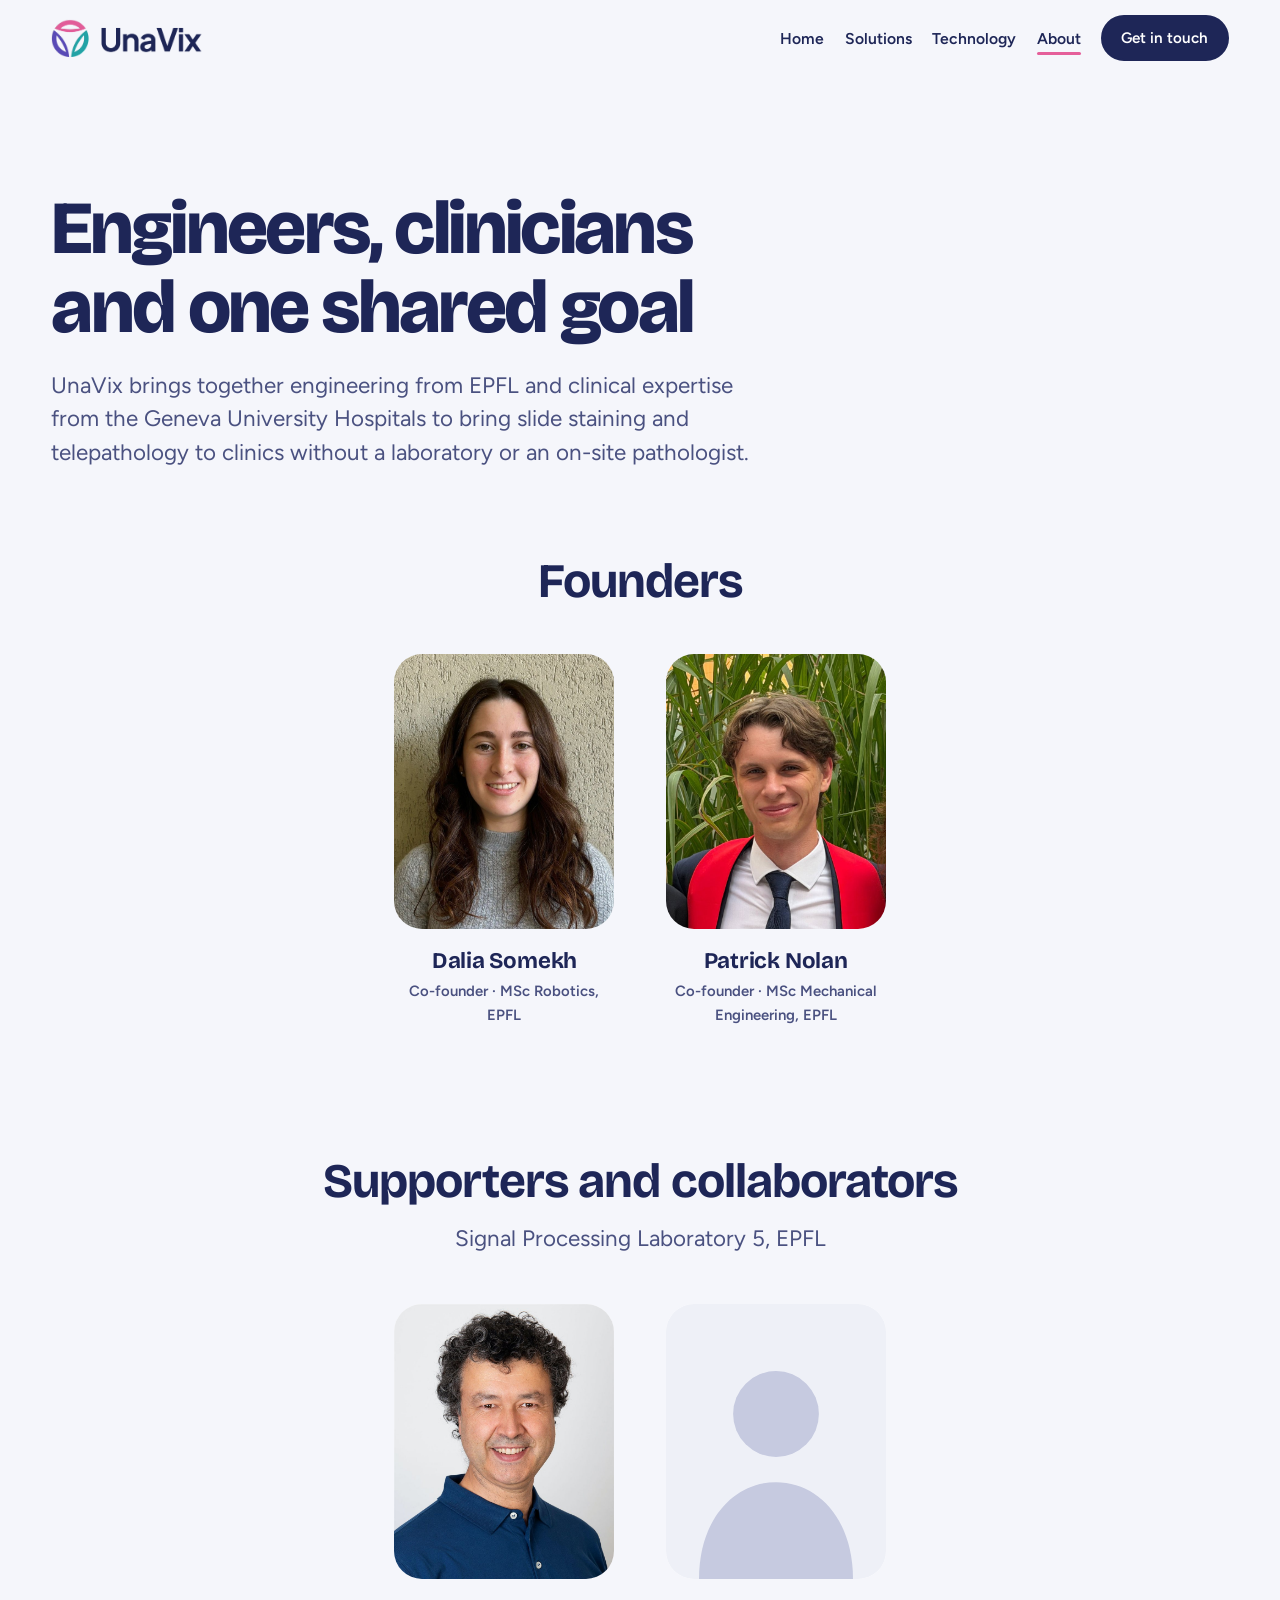
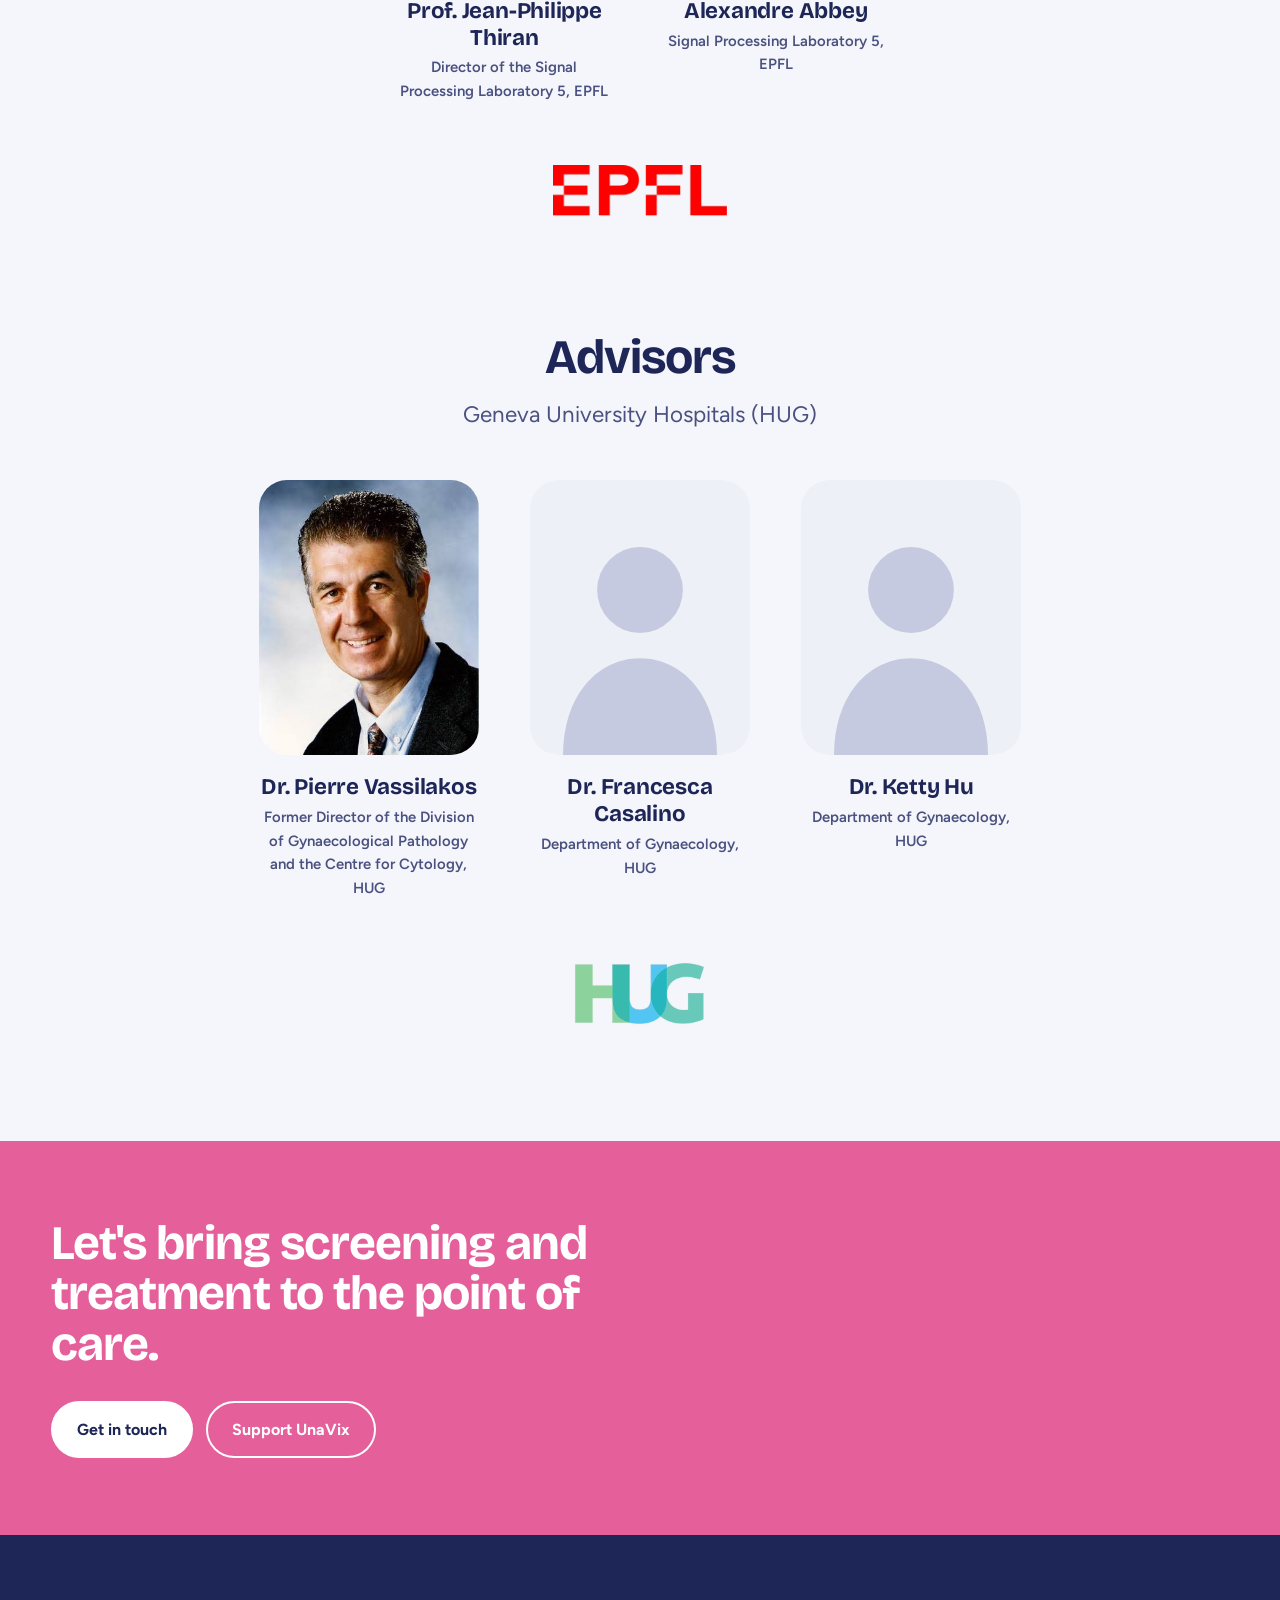
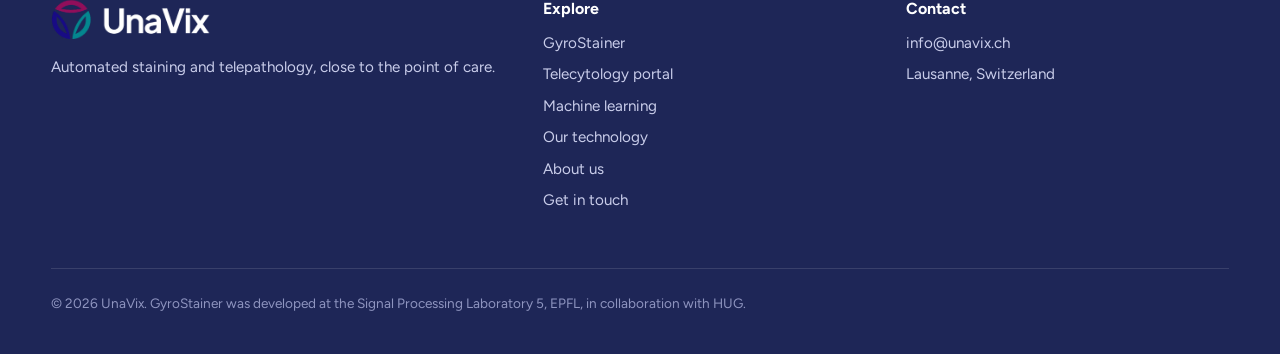
==== about.html @ 252fd408 "Reposition UnaVix as staining and telepathology for clinics - UnaVix provides GyroStainer, the telec" ====
<!doctype html>
<html lang="en">
<head>
<meta charset="utf-8">
<meta name="viewport" content="width=device-width, initial-scale=1">
<title>About · UnaVix</title>
<meta name="description" content="The team and partners behind UnaVix and GyroStainer, from EPFL and the Geneva University Hospitals.">
<meta property="og:title" content="About · UnaVix">
<meta property="og:description" content="The team and partners behind UnaVix and GyroStainer, from EPFL and the Geneva University Hospitals.">
<meta property="og:image" content="https://unavix.ch/assets/img/unavix-lockup.png">
<meta property="og:url" content="https://unavix.ch/about">
<meta property="og:type" content="website">
<link rel="canonical" href="https://unavix.ch/about">
<link rel="icon" href="/favicon.ico" sizes="any">
<link rel="icon" type="image/png" sizes="48x48" href="/assets/img/favicon-48.png">
<link rel="icon" type="image/png" sizes="192x192" href="/assets/img/icon-192.png">
<link rel="apple-touch-icon" href="/assets/img/apple-touch-icon.png">
<link rel="preconnect" href="https://fonts.googleapis.com">
<link rel="preconnect" href="https://fonts.gstatic.com" crossorigin>
<link href="https://fonts.googleapis.com/css2?family=Plus+Jakarta+Sans:wght@700&family=Bricolage+Grotesque:opsz,wght@12..96,600;12..96,700;12..96,800&family=Figtree:wght@400;500;600;700&display=swap" rel="stylesheet">
<link rel="stylesheet" href="assets/css/style.css?v=202611251">
</head>
<body>
<a class="skip" href="#main">Skip to content</a>
<header class="site-header">
  <nav class="nav wrap" aria-label="Main">
    <a class="brand" href="/"><img src="assets/img/unavix-lockup.png" alt="UnaVix home" width="740" height="185"></a>
    <button class="menu-toggle" aria-expanded="false" aria-controls="nav-links" aria-label="Menu">
      <svg viewBox="0 0 24 24" fill="none" stroke="currentColor" stroke-width="2" stroke-linecap="round"><path d="M4 7h16M4 12h16M4 17h16"/></svg>
    </button>
    <ul class="nav-links" id="nav-links">
      <li><a href="/">Home</a></li>
      <li><a href="/solutions">Solutions</a></li>
      <li><a href="/technology">Technology</a></li>
      <li><a href="/about" aria-current="page">About</a></li>
      <li><a class="btn" href="/get-involved">Get in touch</a></li>
    </ul>
  </nav>
</header>
<main id="main">

<section class="page-hero">
  <div class="wrap">
    <h1>Engineers, clinicians and one shared goal</h1>
    <p class="lede">UnaVix brings together engineering from EPFL and clinical expertise from the Geneva University Hospitals to bring slide staining and telepathology to clinics without a laboratory or an on-site pathologist.</p>
  </div>
</section>

<section class="section people" style="padding-top:0" aria-labelledby="founders-title">
  <div class="wrap">
    <h2 id="founders-title">Founders</h2>
    <div class="people-row">
        <div class="founder">
          <div class="portrait has-photo"><img src="assets/img/people/dalia-somekh.jpg" alt="Dalia Somekh" loading="lazy"></div>
          <h3>Dalia Somekh</h3>
          <p class="role">Co-founder · MSc Robotics, EPFL</p>
        </div>
        <div class="founder">
          <div class="portrait has-photo"><img src="assets/img/people/patrick-nolan.jpg" alt="Patrick Nolan" loading="lazy"></div>
          <h3>Patrick Nolan</h3>
          <p class="role">Co-founder · MSc Mechanical Engineering, EPFL</p>
        </div>
    </div>
  </div>
</section>

<section class="section people" style="padding-top:0" aria-labelledby="supporters-title">
  <div class="wrap">
    <h2 id="supporters-title">Supporters and collaborators</h2>
    <p class="lede mt-1">Signal Processing Laboratory 5, EPFL</p>
    <div class="people-row">
        <div class="founder">
          <div class="portrait has-photo"><img src="assets/img/people/jean-philippe-thiran.jpg" alt="Prof. Jean-Philippe Thiran" loading="lazy"></div>
          <h3>Prof. Jean-Philippe Thiran</h3>
          <p class="role">Director of the Signal Processing Laboratory 5, EPFL</p>
        </div>
        <div class="founder">
          <div class="portrait has-photo"><img src="assets/img/people/placeholder.svg" alt="" loading="lazy"></div>
          <h3>Alexandre Abbey</h3>
          <p class="role">Signal Processing Laboratory 5, EPFL</p>
        </div>
    </div>
    <div class="partner-logos">
      <img src="assets/img/epfl.png" alt="EPFL, Signal Processing Laboratory 5" width="400" height="120">
    </div>
  </div>
</section>

<section class="section people" style="padding-top:0" aria-labelledby="advisors-title">
  <div class="wrap">
    <h2 id="advisors-title">Advisors</h2>
    <p class="lede mt-1">Geneva University Hospitals (HUG)</p>
    <div class="people-row">
        <div class="founder">
          <div class="portrait has-photo"><img src="assets/img/people/pierre-vassilakos.jpg" alt="Dr. Pierre Vassilakos" loading="lazy"></div>
          <h3>Dr. Pierre Vassilakos</h3>
          <p class="role">Former Director of the Division of Gynaecological Pathology and the Centre for Cytology, HUG</p>
        </div>
        <div class="founder">
          <div class="portrait has-photo"><img src="assets/img/people/placeholder.svg" alt="" loading="lazy"></div>
          <h3>Dr. Francesca Casalino</h3>
          <p class="role">Department of Gynaecology, HUG</p>
        </div>
        <div class="founder">
          <div class="portrait has-photo"><img src="assets/img/people/placeholder.svg" alt="" loading="lazy"></div>
          <h3>Dr. Ketty Hu</h3>
          <p class="role">Department of Gynaecology, HUG</p>
        </div>
    </div>
    <div class="partner-logos">
      <img class="hug" src="assets/img/hug.png" alt="HUG, Geneva University Hospitals" width="400" height="194">
    </div>
  </div>
</section>
<section class="cta-band section-tight">
  <div class="wrap">
    <h2>Let's bring screening and treatment to the point of care.</h2>
    <div class="btn-row">
      <a class="btn" href="/get-involved">Get in touch</a>
      <a class="btn btn-ghost" href="/get-involved?topic=funding">Support UnaVix</a>
    </div>
  </div>
</section>
</main>
<footer class="site-footer">
  <div class="wrap">
    <div class="footer-grid">
      <div>
        <img src="assets/img/unavix-lockup-light.png" alt="UnaVix" width="740" height="185">
        <p>Automated staining and telepathology, close to the point of care.</p>
      </div>
      <div>
        <h3>Explore</h3>
        <ul>
          <li><a href="/solutions#gyrostainer">GyroStainer</a></li>
          <li><a href="/solutions#portal">Telecytology portal</a></li>
          <li><a href="/solutions#ai">Machine learning</a></li>
          <li><a href="/technology">Our technology</a></li>
          <li><a href="/about">About us</a></li>
          <li><a href="/get-involved">Get in touch</a></li>
        </ul>
      </div>
      <div>
        <h3>Contact</h3>
        <ul>
          <li><a href="mailto:info@unavix.ch">info@unavix.ch</a></li>
          <li>Lausanne, Switzerland</li>
        </ul>
      </div>
    </div>
    <div class="footer-base">© <span id="year">2026</span> UnaVix. GyroStainer was developed at the Signal Processing Laboratory 5, EPFL, in collaboration with HUG.</div>
  </div>
</footer>
<script src="assets/js/main.js?v=202611251"></script>
</body>
</html>
---- assets/css/style.css ----
/* UnaVix — shared styles
   Palette taken from the UnaVix logo, which shares its colours with a Pap-stained slide. */

:root {
  --ink: #1E2657;        /* logo navy */
  --pink: #E55F9A;       /* logo pink — always this exact value */
  --violet: #5B4BB8;     /* Wave */
  --teal: #22A4A6;       /* Loop */
  --glass: #F5F6FB;      /* page background, like a clean slide */
  --mist: #E7E9F3;
  --ink-soft: #4A5180;
  --white: #FFFFFF;

  --display: "Bricolage Grotesque", "Figtree", system-ui, sans-serif;
  --body: "Figtree", system-ui, -apple-system, "Segoe UI", sans-serif;

  --step--1: clamp(0.84rem, 0.82rem + 0.1vw, 0.9rem);
  --step-0: clamp(1rem, 0.97rem + 0.15vw, 1.09rem);
  --step-1: clamp(1.2rem, 1.12rem + 0.35vw, 1.4rem);
  --step-2: clamp(1.5rem, 1.3rem + 0.9vw, 2rem);
  --step-3: clamp(2rem, 1.6rem + 1.8vw, 3rem);
  --step-4: clamp(2.6rem, 1.8rem + 3.6vw, 4.8rem);

  --gutter: clamp(1.25rem, 4vw, 3.5rem);
  --max: 1200px;
  --radius-photo: 28px;
}

*, *::before, *::after { box-sizing: border-box; }
html { scroll-behavior: smooth; -webkit-text-size-adjust: 100%; }
@media (prefers-reduced-motion: reduce) { html { scroll-behavior: auto; } }

body {
  margin: 0;
  background: var(--glass);
  color: var(--ink);
  font-family: var(--body);
  font-size: var(--step-0);
  line-height: 1.6;
  -webkit-font-smoothing: antialiased;
}

img { max-width: 100%; display: block; height: auto; }
a { color: inherit; }
:focus-visible { outline: 3px solid var(--pink); outline-offset: 3px; border-radius: 4px; }

h1, h2, h3 { font-family: var(--display); font-weight: 700; line-height: 1.05; letter-spacing: -0.02em; margin: 0; }
h1 { font-size: var(--step-4); font-weight: 800; letter-spacing: -0.035em; }
h2 { font-size: var(--step-3); }
h3 { font-size: var(--step-1); letter-spacing: -0.01em; line-height: 1.2; }
p { margin: 0 0 1em; max-width: 62ch; }
.lede { font-size: var(--step-1); line-height: 1.5; color: var(--ink-soft); max-width: 52ch; }
.small { font-size: var(--step--1); color: var(--ink-soft); }

.wrap { width: min(100% - 2 * var(--gutter), var(--max)); margin-inline: auto; }
.section { padding-block: clamp(4rem, 9vw, 8rem); }
.section-tight { padding-block: clamp(3rem, 6vw, 5rem); }
.skip { position: absolute; left: -999px; top: 0; background: var(--ink); color: #fff; padding: .6rem 1rem; z-index: 100; }
.skip:focus { left: 1rem; top: 1rem; }

/* ---------- header ---------- */
.site-header {
  position: sticky; top: 0; z-index: 50;
  background: rgba(245, 246, 251, 0.86);
  backdrop-filter: saturate(1.4) blur(12px);
  -webkit-backdrop-filter: saturate(1.4) blur(12px);
  border-bottom: 1px solid transparent;
  transition: border-color .2s;
}
.site-header.scrolled { border-bottom-color: var(--mist); }
.nav { display: flex; align-items: center; justify-content: space-between; height: 76px; }
.brand img { height: 38px; width: auto; }
.nav-links { display: flex; align-items: center; gap: clamp(.9rem, 1.6vw, 1.7rem); list-style: none; margin: 0; padding: 0; }
.nav-links a { text-decoration: none; font-weight: 600; font-size: .98rem; position: relative; padding-block: .3rem; }
.nav-links a:not(.btn)::after {
  content: ""; position: absolute; left: 0; right: 100%; bottom: -2px; height: 3px; border-radius: 3px;
  background: var(--pink); transition: right .25s ease;
}
.nav-links a:not(.btn):hover::after, .nav-links a[aria-current="page"]::after { right: 0; }
.menu-toggle { display: none; background: none; border: 0; padding: .5rem; cursor: pointer; color: var(--ink); }
.menu-toggle svg { width: 28px; height: 28px; }

@media (max-width: 1080px) {
  .menu-toggle { display: block; }
  .nav-links {
    position: fixed; inset: 76px 0 auto 0; flex-direction: column; align-items: flex-start; gap: 0;
    background: var(--glass); padding: 1rem var(--gutter) 2rem; border-bottom: 1px solid var(--mist);
    transform: translateY(-8px); opacity: 0; pointer-events: none; transition: opacity .2s, transform .2s;
  }
  .nav-links.open { opacity: 1; transform: none; pointer-events: auto; }
  .nav-links li { width: 100%; }
  .nav-links a { display: block; padding: .9rem 0; font-size: 1.15rem; }
  .nav-links a.btn { display: inline-flex; margin-top: 1rem; padding: .8rem 1.4rem; }
}

/* ---------- buttons ---------- */
.btn {
  display: inline-flex; align-items: center; gap: .5rem;
  padding: .85rem 1.5rem; border-radius: 999px; border: 2px solid var(--ink);
  font-weight: 700; font-size: 1rem; text-decoration: none; cursor: pointer;
  background: var(--ink); color: #fff; transition: background .2s, color .2s, transform .15s;
  font-family: var(--body);
}
.btn:hover { background: var(--pink); border-color: var(--pink); }
.btn:active { transform: translateY(1px); }
.btn-ghost { background: transparent; color: var(--ink); }
.btn-ghost:hover { background: var(--ink); color: #fff; border-color: var(--ink); }
.nav-links .btn { padding: .55rem 1.15rem; font-size: .95rem; }
.btn-row { display: flex; flex-wrap: wrap; gap: .8rem; margin-top: 2rem; }
.text-link { font-weight: 700; text-decoration-thickness: 2px; text-underline-offset: 5px; text-decoration-color: var(--pink); }
.text-link:hover { color: var(--pink); }

/* ---------- hero (home) ---------- */
.hero { position: relative; min-height: min(88vh, 860px); display: flex; align-items: center; overflow: hidden; }
.hero canvas { position: absolute; inset: 0; width: 100%; height: 100%; }
.hero::before {
  content: ""; position: absolute; inset: 0; z-index: 1; pointer-events: none;
  background: linear-gradient(90deg, var(--glass) 0%, rgba(245,246,251,.92) 34%, rgba(245,246,251,0) 68%);
}
.hero-content { position: relative; z-index: 2; padding-block: 5rem; pointer-events: none; }
.hero-content a, .hero-content button { pointer-events: auto; }
.hero h1 { max-width: 14ch; }
.hero .lede { margin-top: 1.6rem; }
@media (max-width: 860px) {
  .hero { min-height: auto; }
  .hero::before { background: linear-gradient(180deg, rgba(245,246,251,.55) 0%, rgba(245,246,251,.95) 45%, var(--glass) 100%); }
  .hero-content { padding-top: 12rem; padding-bottom: 4rem; }
}

/* ---------- page heroes (inner pages) ---------- */
.page-hero { padding-block: clamp(4rem, 9vw, 7rem) clamp(2rem, 5vw, 4rem); }
.page-hero h1 { max-width: 16ch; }
.page-hero .lede { margin-top: 1.4rem; }

/* ---------- burden statement ---------- */
.burden { background: var(--ink); color: #fff; }
.burden-statement { font-family: var(--display); font-size: var(--step-3); font-weight: 600; line-height: 1.12; letter-spacing: -0.02em; max-width: 22ch; margin: 0; }
.burden-statement + .burden-statement { margin-top: 1.2rem; color: #B9BEE0; font-size: var(--step-2); max-width: 34ch; }
.burden-lead { margin: clamp(2.5rem, 5vw, 4rem) 0 0; font-weight: 600; font-size: var(--step-1); color: #fff; }
.bottlenecks { display: grid; grid-template-columns: repeat(3, 1fr); gap: clamp(1.5rem, 3vw, 3rem); margin-top: 1.6rem; }
.bottleneck { border-top: 3px solid var(--pink); padding-top: 1.2rem; }
.bottleneck:nth-child(2) { border-color: var(--teal); }
.bottleneck:nth-child(3) { border-color: #9C91E6; }
.bottleneck h3 { margin-bottom: .6rem; }
.bottleneck p { color: #C9CDEA; font-size: .98rem; }
.sources { margin-top: 3rem; font-size: .78rem; color: #8E94BF; max-width: 90ch; }
.sources p { margin: 0 0 .3rem; font-weight: 700; color: #B9BEE0; }
.burden .ref-list { color: #8E94BF; font-size: .78rem; margin-top: 0; }
.burden .fn a { color: #F49AC1; }
@media (max-width: 860px) { .bottlenecks { grid-template-columns: 1fr; } }

/* ---------- pathway (scrollytelling) ---------- */
.pathway-grid { display: grid; grid-template-columns: 1fr 1fr; gap: clamp(2rem, 6vw, 6rem); margin-top: 3rem; }
.pathway-visual { position: sticky; top: 120px; align-self: start; height: min(70vh, 560px); display: grid; place-items: center; }
.pathway-visual svg { width: 100%; height: 100%; max-width: 480px; }
.pathway-steps { list-style: none; margin: 0; padding: 0; }
.pathway-step { min-height: 62vh; display: flex; flex-direction: column; justify-content: center; opacity: .32; transition: opacity .35s; }
.pathway-step.active { opacity: 1; }
.pathway-step .num { font-family: var(--display); font-weight: 800; font-size: 1rem; color: var(--ink); margin-bottom: .6rem; }
.pathway-step.phase-screen .num { color: var(--violet); }
.pathway-step.phase-triage .num { color: var(--teal); }
.pathway-step.phase-treat .num { color: var(--pink); }
.pathway-step h3 { font-size: var(--step-2); margin-bottom: .8rem; }
@media (max-width: 860px) {
  .pathway-grid { grid-template-columns: 1fr; }
  .pathway-visual { top: 76px; height: 38vh; z-index: 2; background: var(--glass); }
  .pathway-step { min-height: 50vh; }
}
@media (prefers-reduced-motion: reduce) { .pathway-step { opacity: 1; } }

/* ---------- split (text + photo) ---------- */
.split { display: grid; grid-template-columns: 1.05fr 1fr; gap: clamp(2rem, 6vw, 6rem); align-items: center; }
.split.reverse > :first-child { order: 2; }
.photo { border-radius: var(--radius-photo); overflow: hidden; background: #fff; }
.photo img { width: 100%; height: 100%; object-fit: cover; }
.photo-caption { margin-top: .7rem; font-size: var(--step--1); color: var(--ink-soft); }
@media (max-width: 860px) { .split { grid-template-columns: 1fr; } .split.reverse > :first-child { order: 0; } }

/* ---------- audiences ---------- */
.audiences { display: grid; grid-template-columns: 1fr 1fr; gap: clamp(2rem, 5vw, 5rem); margin-top: 3rem; }
.audience { border-top: 3px solid var(--pink); padding-top: 1.2rem; }
.audience:nth-child(2) { border-color: var(--violet); }
.audience h3 { font-size: var(--step-2); margin-bottom: .8rem; }
@media (max-width: 760px) { .audiences { grid-template-columns: 1fr; } }

/* ---------- partners strip ---------- */
.partners { background: #fff; }
.partner-logos { display: flex; flex-wrap: wrap; align-items: center; gap: clamp(2rem, 6vw, 5rem); margin-top: 1.5rem; }
.partner-logos img { height: 52px; width: auto; }
.partner-logos img.hug { height: 64px; }

/* ---------- technology page ---------- */
.tech-nav { display: flex; flex-wrap: wrap; gap: .5rem; margin-top: 2rem; }
.tech-nav a { font-weight: 700; font-size: .95rem; text-decoration: none; padding: .5rem 1rem; border-radius: 999px; border: 2px solid var(--mist); background: #fff; }
.tech-nav a:hover { border-color: var(--ink); }
.tech-block { padding-block: clamp(3rem, 6vw, 5rem); border-top: 1px solid var(--mist); scroll-margin-top: 80px; }
.tech-block .phase-tag { font-weight: 800; font-family: var(--display); margin-bottom: .6rem; }
.phase-tag.screen { color: var(--violet); }
.phase-tag.triage { color: var(--teal); }
.phase-tag.treat { color: var(--pink); }
.tech-block h2 { margin-bottom: 1rem; }
.tech-cols { display: grid; grid-template-columns: 1fr 1fr; gap: clamp(2rem, 5vw, 4rem); margin-top: 1.5rem; }
.tech-cols h3 { margin-bottom: .5rem; }
@media (max-width: 760px) { .tech-cols { grid-template-columns: 1fr; } }

/* ---------- telecytology page ---------- */
.flow { list-style: none; padding: 0; margin: 2.5rem 0 0; display: grid; grid-template-columns: repeat(3, 1fr); gap: 1px; background: var(--mist); border-radius: 20px; overflow: hidden; counter-reset: flow; }
.flow li { background: #fff; padding: 1.5rem 1.4rem; counter-increment: flow; }
.flow li::before { content: counter(flow); display: grid; place-items: center; width: 32px; height: 32px; border-radius: 50%; background: var(--ink); color: #fff; font-weight: 800; font-size: .9rem; margin-bottom: .8rem; }
.flow strong { display: block; font-family: var(--display); font-size: 1.08rem; margin-bottom: .3rem; }
.flow span { color: var(--ink-soft); font-size: .97rem; }
@media (max-width: 860px) { .flow { grid-template-columns: 1fr; } }

.platform { margin-top: 2.5rem; background: #fff; border: 1px solid var(--mist); border-radius: 20px; overflow: hidden; box-shadow: 0 20px 50px rgba(30,38,87,.08); }
.pf-bar { display: flex; justify-content: space-between; align-items: center; gap: 1rem; flex-wrap: wrap; background: var(--ink); color: #fff; padding: .8rem 1.2rem; font-weight: 700; font-size: .95rem; }
.pf-body { display: grid; grid-template-columns: 200px minmax(0, 1fr) 290px; }
.pf-queue, .pf-report { padding: 1.2rem; }
.pf-queue { border-right: 1px solid var(--mist); }
.pf-report { border-left: 1px solid var(--mist); }
.pf-body h3 { font-family: var(--body); font-size: .8rem; text-transform: uppercase; letter-spacing: .06em; color: var(--ink-soft); margin-bottom: .8rem; }
.pf-queue ul { list-style: none; margin: 0; padding: 0; display: grid; gap: .4rem; }
.pf-queue button { width: 100%; text-align: left; font: 700 .95rem var(--body); color: var(--ink); background: var(--glass); border: 2px solid transparent; border-radius: 12px; padding: .6rem .8rem; cursor: pointer; }
.pf-queue button small { display: block; font-weight: 500; color: var(--ink-soft); }
.pf-queue button[aria-current="true"] { border-color: var(--ink); background: #fff; }
.pf-queue button.reviewed small::after { content: " · reviewed"; color: var(--teal); font-weight: 700; }
.pf-viewer { padding: 1.2rem; display: flex; }
.pf-viewer .scope { flex: 1; aspect-ratio: auto; min-height: 300px; }
.pf-viewer .scope { border-radius: 14px; }
.pf-info { display: grid; grid-template-columns: auto 1fr; gap: .3rem .8rem; margin: 0 0 1.2rem; font-size: .93rem; }
.pf-info dt { color: var(--ink-soft); }
.pf-info dd { margin: 0; font-weight: 700; }
.pf-report fieldset { border: 0; padding: 0; margin: 0; }
.pf-report legend { font-weight: 700; font-size: .95rem; margin-bottom: .5rem; }
.pf-report label { display: flex; align-items: center; gap: .5rem; font-weight: 500; font-size: .93rem; margin: 0; padding: .25rem 0; cursor: pointer; }
.pf-report input[type="radio"] { width: auto; accent-color: var(--ink); }
.pf-report .btn { margin-top: 1rem; padding: .65rem 1.2rem; font-size: .95rem; }
.pf-status { min-height: 1.4em; font-size: .9rem; font-weight: 600; margin: .5rem 0 0; }
@media (max-width: 980px) {
  .pf-body { grid-template-columns: 1fr; }
  .pf-queue { border-right: 0; border-bottom: 1px solid var(--mist); }
  .pf-queue ul { grid-template-columns: repeat(3, 1fr); }
  .pf-report { border-left: 0; border-top: 1px solid var(--mist); }
}
@media (max-width: 520px) { .pf-queue ul { grid-template-columns: 1fr; } }

/* ---------- GyroStainer simulator ---------- */
.sim { display: grid; grid-template-columns: minmax(0, 1fr) minmax(0, 0.9fr); gap: clamp(2rem, 5vw, 5rem); align-items: center; }
.sim-stage { background: #fff; border-radius: 50%; aspect-ratio: 1; max-width: 520px; width: 100%; margin-inline: auto; position: relative; box-shadow: inset 0 0 0 1px var(--mist); }
.sim-stage svg { width: 100%; height: 100%; display: block; }
.sim-top { display: flex; align-items: center; justify-content: space-between; gap: 1rem; }
.sim-status { font-family: var(--display); font-size: var(--step-1); font-weight: 700; margin: 0; }
.sim-pause { font: 700 .9rem var(--body); color: var(--ink); background: #fff; border: 2px solid var(--mist); border-radius: 999px; padding: .4rem 1rem; cursor: pointer; }
.sim-pause:hover { border-color: var(--ink); }
.sim-progress { height: 6px; background: var(--mist); border-radius: 6px; overflow: hidden; margin: 1rem 0 1.2rem; }
.sim-progress div { height: 100%; width: 0; background: linear-gradient(90deg, var(--violet), var(--pink)); transition: width .4s; }
.sim-steps { list-style: none; margin: 0; padding: 0; display: grid; grid-template-columns: 1fr 1fr; grid-template-rows: repeat(6, auto); grid-auto-flow: column; gap: .2rem .8rem; }
.sim-steps li { display: flex; align-items: center; gap: .7rem; padding: .4rem .5rem; border-radius: 12px; transition: background .25s, opacity .25s; }
.sim-steps li.on { background: var(--glass); }
.sim-steps li.done { opacity: .45; }
.sim-steps strong { display: block; font-size: .95rem; line-height: 1.25; }
.sim-steps small { display: block; color: var(--ink-soft); font-size: .84rem; line-height: 1.3; }
.st-badge { flex: none; display: grid; place-items: center; width: 30px; height: 30px; border-radius: 50%; font-weight: 800; font-size: .82rem; color: var(--ink); box-shadow: inset 0 0 0 2px #C6CAE0; }
.st-badge.dark { color: #fff; box-shadow: none; }
.sim-steps li.on .st-badge { box-shadow: 0 0 0 3px var(--ink); }
.sim-slide-preview { display: flex; align-items: center; gap: 1rem; margin-top: 1.4rem; }
.sim-slide-preview .glass-slide { flex: none; width: 120px; height: 40px; border-radius: 4px; background: #EEF0F7; border: 1px solid #D5D8E8; position: relative; overflow: hidden; }
.sim-slide-preview .smear { position: absolute; inset: 7px 14px 7px 40px; border-radius: 40%; background: #F3EFE9; transition: background .6s; }
.sim-slide-preview .small { margin: 0; }
@media (max-width: 520px) { .sim-steps { grid-template-columns: 1fr; grid-template-rows: none; grid-auto-flow: row; } }
@media (max-width: 860px) { .sim { grid-template-columns: 1fr; } }

/* microscope magnifier */
.scope { position: relative; border-radius: var(--radius-photo); overflow: hidden; aspect-ratio: 4 / 3; background: #fff; cursor: zoom-in; touch-action: pan-y; }
.scope img { width: 100%; height: 100%; object-fit: cover; }
.scope-lens {
  position: absolute; width: 190px; height: 190px; border-radius: 50%; pointer-events: none;
  transform: translate(-50%, -50%) scale(.6); opacity: 0; transition: opacity .2s, transform .2s;
  border: 3px solid #fff; box-shadow: 0 0 0 2px var(--ink), 0 10px 30px rgba(30,38,87,.25); background-repeat: no-repeat; background-color: #fff;
}
.scope.lens-on .scope-lens { opacity: 1; transform: translate(-50%, -50%) scale(1); }
.scope-picker { display: flex; flex-wrap: wrap; gap: .5rem; margin-top: 1rem; }
.scope-picker button { font: 600 .92rem var(--body); padding: .5rem 1rem; border-radius: 999px; border: 2px solid var(--mist); background: #fff; color: var(--ink); cursor: pointer; }
.scope-picker button[aria-pressed="true"] { border-color: var(--ink); }

/* SVG pieces */
#pathway-svg .pw-body { fill: #fff; stroke: #B7BBD3; stroke-width: 2; transition: fill .6s, stroke .6s, fill-opacity .6s; }
#pathway-svg .pw-nuc { fill: #B7BBD3; transition: fill .6s; }
#pathway-svg:not([data-step="1"]):not([data-step="2"]) .pw-body { fill: var(--stain); fill-opacity: .45; stroke: var(--stain); }
#pathway-svg:not([data-step="1"]):not([data-step="2"]) .pw-nuc { fill: #34267F; }
#pathway-svg .hpv-tag, #pathway-svg .scan, #pathway-svg .flag, #pathway-svg .treat, #pathway-svg .refer { opacity: 0; transition: opacity .5s; }
#pathway-svg[data-step="2"] .hpv-tag { opacity: 1; }
#pathway-svg[data-step="4"] .scan { opacity: 1; }
#pathway-svg[data-step="4"] .flag, #pathway-svg[data-step="5"] .flag, #pathway-svg[data-step="6"] .flag { opacity: 1; }
#pathway-svg[data-step="5"] .treat { opacity: 1; }
#pathway-svg[data-step="6"] .refer { opacity: 1; }
#pathway-svg .scan line { animation: scan 2.4s ease-in-out infinite alternate; }
@keyframes scan { from { transform: translateY(-150px); } to { transform: translateY(150px); } }
#pathway-svg #pw-caption { font: 700 22px var(--display); fill: var(--ink); }
@media (prefers-reduced-motion: reduce) { #pathway-svg .scan line { animation: none; } }

#sim-svg #arm { transform-box: view-box; transform-origin: 200px 200px; transition: transform .5s cubic-bezier(.5,0,.3,1); }
#sim-svg #holder { transform-box: fill-box; transform-origin: center; }
#sim-svg #holder.dip { animation: dip .9s ease-in-out; }
@keyframes dip { 0%,100% { transform: scale(1); } 35%,65% { transform: scale(.72); opacity: .55; } }
#sim-svg .ripple { stroke: var(--pink); stroke-width: 3; opacity: 0; transform-box: fill-box; transform-origin: center; }
#sim-svg .ripple.go { animation: ripple .9s ease-out; }
@keyframes ripple { from { opacity: .9; transform: scale(1); } to { opacity: 0; transform: scale(1.6); } }
#sim-svg .station.on circle:first-child { stroke: var(--ink); stroke-width: 3; }
#sim-svg .st-num { font: 700 15px var(--body); }
@media (prefers-reduced-motion: reduce) { #sim-svg #arm { transition: none; } #sim-svg #holder.dip, #sim-svg .ripple.go { animation: none; } }

/* ---------- about ---------- */
.founder .portrait {
  aspect-ratio: 4 / 5; border-radius: var(--radius-photo); background: #fff; border: 2px dashed #C6CAE0;
  display: grid; place-items: center; color: var(--ink-soft); font-size: .95rem; text-align: center; margin-bottom: 1.2rem;
}
.founder .portrait img { width: 90px; opacity: .5; margin: 0 auto .8rem; }
.founder h3 { font-size: var(--step-2); }
.founder .role { color: var(--ink-soft); font-weight: 600; margin: .3rem 0 .8rem; }
.founder .portrait.has-photo { border: 0; overflow: hidden; display: block; }
.founder .portrait.has-photo img { width: 100%; height: 100%; object-fit: cover; object-position: center 20%; opacity: 1; margin: 0; }

.contact { background: #fff; border-radius: var(--radius-photo); padding: clamp(1.6rem, 4vw, 3rem); }
.form-grid { display: grid; grid-template-columns: 1fr 1fr; gap: 1.1rem; margin-top: 1.8rem; }
.form-grid .full { grid-column: 1 / -1; }
label { display: block; font-weight: 600; font-size: .95rem; margin-bottom: .35rem; }
input, select, textarea {
  width: 100%; font: inherit; color: var(--ink); background: var(--glass); border: 2px solid transparent;
  border-radius: 14px; padding: .8rem 1rem; transition: border-color .2s, background .2s;
}
input:focus, select:focus, textarea:focus { outline: none; border-color: var(--violet); background: #fff; }
textarea { min-height: 150px; resize: vertical; }
.form-status { margin-top: 1rem; font-weight: 600; min-height: 1.6em; }
@media (max-width: 640px) { .form-grid { grid-template-columns: 1fr; } }

/* ---------- CTA band + footer ---------- */
.cta-band { background: var(--pink); color: #fff; }
.cta-band h2 { max-width: 18ch; }
.cta-band .btn { background: #fff; color: var(--ink); border-color: #fff; }
.cta-band .btn:hover { background: var(--ink); color: #fff; border-color: var(--ink); }
.cta-band .btn-ghost { background: transparent; color: #fff; border-color: #fff; }

.site-footer { background: var(--ink); color: #C9CDEA; padding-block: 4rem 2.5rem; font-size: .95rem; }
.footer-grid { display: grid; grid-template-columns: 1.4fr 1fr 1fr; gap: 2.5rem; }
.footer-grid img { height: 40px; width: auto; margin-bottom: 1rem; }
.footer-grid h3 { color: #fff; font-size: 1rem; margin-bottom: .8rem; font-family: var(--body); letter-spacing: 0; }
.footer-grid ul { list-style: none; padding: 0; margin: 0; }
.footer-grid li { margin-bottom: .45rem; }
.footer-grid a { text-decoration: none; }
.footer-grid a:hover { color: #fff; text-decoration: underline; text-decoration-color: var(--pink); }
.footer-base { margin-top: 3rem; padding-top: 1.5rem; border-top: 1px solid rgba(255,255,255,.12); font-size: .85rem; color: #8E94BF; }
@media (max-width: 760px) { .footer-grid { grid-template-columns: 1fr; } }

.mt-1 { margin-top: 1rem; } .mt-2 { margin-top: 2rem; } .mt-3 { margin-top: 3rem; }

/* ---------- shared: eyebrow, cards, section heads ---------- */
.eyebrow { font-family: var(--display); font-weight: 800; font-size: 1rem; color: var(--violet); margin: 0 0 .7rem; }
.eyebrow.teal { color: var(--teal); }
.eyebrow.pink { color: var(--pink); }
.bg-white { background: #fff; }
.section-head { max-width: 780px; }
.section-head .lede { margin-top: 1rem; }
.also { display: flex; gap: .7rem; align-items: flex-start; margin-top: 1.6rem; padding: 1rem 1.2rem; border-radius: 18px; background: var(--glass); font-size: .97rem; max-width: 62ch; }
.also::before { content: ""; width: 10px; height: 10px; margin-top: .5em; border-radius: 50%; background: var(--pink); flex: none; }
.also p { margin: 0; }

/* offer cards (home + solutions) */
.offer-cards { display: grid; grid-template-columns: repeat(3, 1fr); gap: 1rem; margin-top: 2.5rem; }
.offer-card { display: flex; flex-direction: column; gap: .45rem; text-decoration: none; background: #fff; border-radius: 22px; padding: 1.5rem; border: 2px solid transparent; transition: border-color .2s; }
.offer-card:hover { border-color: var(--ink); }
.offer-card .tag { font-weight: 700; font-size: .85rem; color: var(--ink-soft); }
.offer-card strong { font-family: var(--display); font-size: var(--step-1); line-height: 1.2; }
.offer-card strong::after { content: " →"; color: var(--pink); }
.offer-card .desc { color: var(--ink-soft); font-size: .97rem; }
.offer-card .icon { width: 48px; height: 48px; border-radius: 14px; display: grid; place-items: center; margin-bottom: .3rem; color: #fff; }
.offer-card .icon svg { width: 26px; height: 26px; }
.bg-white .offer-card { background: var(--glass); }
@media (max-width: 860px) { .offer-cards { grid-template-columns: 1fr; } }

/* screen / triage / treat strip (home) */
.phase-cards { display: grid; grid-template-columns: repeat(3, 1fr); gap: clamp(1.5rem, 3vw, 3rem); margin-top: 2.5rem; }
.phase-card { border-top: 3px solid var(--violet); padding-top: 1.1rem; }
.phase-card.triage { border-color: var(--teal); }
.phase-card.treat { border-color: var(--pink); }
.phase-card h3 { margin-bottom: .5rem; }
.phase-card .eyebrow { margin-bottom: .3rem; }
.phase-card p { color: var(--ink-soft); }
@media (max-width: 860px) { .phase-cards { grid-template-columns: 1fr; } }

/* product sections on solutions */
.product-hero { display: grid; grid-template-columns: 1fr 1fr; gap: clamp(2rem, 5vw, 5rem); align-items: center; }
@media (max-width: 860px) { .product-hero { grid-template-columns: 1fr; } }
.sub-block { margin-top: clamp(3.5rem, 7vw, 6rem); }
.sub-block > h3 { font-size: var(--step-2); }
.sub-block > .lede { margin-top: .8rem; font-size: var(--step-0); }

/* platform demo: report text */
.pf-report .pf-notes-label { margin-top: 1rem; font-weight: 700; font-size: .95rem; }
.pf-report textarea { min-height: 130px; font-size: .9rem; line-height: 1.45; }

/* ---------- data flow animation ---------- */
.dataflow { margin-top: 2rem; max-width: 900px; }

.dataflow-stage { background: #fff; border-radius: 24px; padding: clamp(.5rem, 2vw, 1.2rem); }
.dataflow-stage svg { width: 100%; height: auto; display: block; }
.anim-top { display: flex; justify-content: space-between; align-items: center; gap: 1rem; margin-bottom: .6rem; }
.anim-top p { margin: 0; font-weight: 700; }
.step-list { list-style: none; margin: 0; padding: 0; display: grid; gap: .2rem; }
.step-list li { display: grid; grid-template-columns: 30px 1fr; gap: .1rem .8rem; padding: .6rem .8rem; border-radius: 14px; cursor: pointer; opacity: .5; transition: background .25s, opacity .25s; }
.step-list li b { grid-row: span 2; display: grid; place-items: center; width: 30px; height: 30px; border-radius: 50%; background: var(--mist); font-size: .85rem; }
.step-list li.on { opacity: 1; background: #fff; }
.bg-white .step-list li.on { background: var(--glass); }
.step-list li.on b { background: var(--ink); color: #fff; }
.step-list.pink li.on b { background: var(--pink); }
.step-list strong { font-family: var(--display); font-size: 1.05rem; }
.step-list span { color: var(--ink-soft); font-size: .93rem; }

#df-svg text { font-family: var(--body); }
#df-svg .lane { stroke: #C6CAE0; stroke-width: 3; stroke-dasharray: 2 8; stroke-linecap: round; fill: none; }
#df-svg .arrow { stroke: #9AA0C4; stroke-width: 3; fill: none; stroke-linecap: round; stroke-linejoin: round; }
#df-svg .lane-label { font-size: 13px; font-weight: 600; fill: var(--ink-soft); }
#df-svg .node-title { font: 800 20px var(--display); fill: var(--ink); }
@media (prefers-reduced-motion: reduce) { #df-svg circle[opacity] { display: none; } }

/* ---------- AI animation ---------- */
.ai-demo { display: grid; grid-template-columns: minmax(0, 1.25fr) minmax(0, 1fr); gap: clamp(1.5rem, 4vw, 3.5rem); align-items: center; margin-top: 2.5rem; }
.ai-stage { border-radius: 24px; overflow: hidden; background: #fff; position: relative; }
.ai-stage svg { width: 100%; height: auto; display: block; }
.ai-badge { position: absolute; left: 14px; top: 14px; background: rgba(30,38,87,.88); color: #fff; font-weight: 700; font-size: .85rem; border-radius: 999px; padding: .3rem .85rem; }
#ai-svg .tile { fill: transparent; stroke: rgba(30,38,87,.3); stroke-width: 2; opacity: 0; transition: opacity .5s, fill .2s; }
#ai-svg[data-phase="1"] .tile, #ai-svg[data-phase="2"] .tile { opacity: 1; }
#ai-svg .tile.scan { fill: rgba(91,75,184,.25); }
#ai-svg .tile.hot { fill: rgba(229,95,154,.18); }
#ai-svg .flag { opacity: 0; transition: opacity .3s; }
#ai-svg .flag circle { fill: none; stroke: var(--pink); stroke-width: 5; }
#ai-svg .flag.on { opacity: 1; }
#ai-svg .flag .n { fill: var(--pink); stroke: none; }
#ai-svg .flag text { font: 800 22px var(--body); fill: #fff; }
#ai-svg .focus { opacity: 0; transition: opacity .5s; }
#ai-svg[data-phase="4"] .focus { opacity: 1; }
#ai-svg[data-phase="4"] .flag:not(.top) { opacity: .3; }
.ai-stats { display: grid; grid-template-columns: repeat(3, 1fr); gap: 1px; background: var(--mist); border-radius: 20px; overflow: hidden; margin-top: 2rem; }
.ai-stats div { background: #fff; padding: 1.1rem 1.3rem; }
.bg-white .ai-stats div { background: var(--glass); }
.ai-stats strong { display: block; font-family: var(--display); font-size: var(--step-2); line-height: 1.1; color: var(--violet); }
.ai-stats div:first-child strong { color: var(--ink-soft); }
.ai-stats span { font-size: .93rem; color: var(--ink-soft); }
@media (max-width: 960px) { .ai-demo { grid-template-columns: 1fr; } }
@media (max-width: 600px) { .ai-stats { grid-template-columns: 1fr; } }

/* ---------- contact (single column) ---------- */
.contact-single { max-width: 820px; }

/* ---------- footnotes and references ---------- */
.fn { font-family: var(--body); font-size: .55em; font-weight: 700; line-height: 0; vertical-align: super; margin-left: .08em; letter-spacing: 0; }
.fn a { color: var(--pink); text-decoration: none; padding: 0 .1em; }
.fn a:hover { text-decoration: underline; }
.refs { padding-block: clamp(2.5rem, 5vw, 4rem); border-top: 1px solid var(--mist); }
.refs h2 { font-size: var(--step-1); }
.ref-list { margin: 1rem 0 0; padding-left: 1.4rem; font-size: var(--step--1); color: var(--ink-soft); max-width: 90ch; }
.ref-list li { margin-bottom: .5rem; scroll-margin-top: 110px; }
.ref-list li:target { color: var(--ink); }
.burden .ref-list li:target { color: #fff; }

/* ---------- about: people ---------- */
.people h2, .people .lede { text-align: center; margin-inline: auto; }
.people-row { display: flex; flex-wrap: wrap; justify-content: center; gap: clamp(2rem, 4vw, 3.5rem); margin-top: 3rem; }
.people-row + .people-row { margin-top: clamp(2rem, 4vw, 3rem); }
.people-row .founder { width: min(100%, 220px); text-align: center; }
.people-row .founder h3 { font-size: var(--step-1); }
.people-row .founder .role { font-size: .93rem; }
.people .partner-logos { margin-top: clamp(2rem, 4vw, 3rem); }
.people .partner-logos { justify-content: center; }
[id] { scroll-margin-top: 96px; }

/* ---------- status pills ---------- */
.status { display: inline-block; width: fit-content; font-family: var(--body); font-size: .78rem; font-weight: 700; letter-spacing: .01em; line-height: 1.3; padding: .28rem .75rem; border-radius: 999px; background: #FFF1D6; color: #8A5A00; vertical-align: middle; }
h2 + .status { margin-top: .9rem; }
.lede .status { margin-left: .3rem; }
.audiences.three { grid-template-columns: repeat(3, 1fr); }
@media (max-width: 960px) { .audiences.three { grid-template-columns: 1fr; } }
.audience:nth-child(3) { border-color: var(--teal); }

/* ---------- "our tools" tag ---------- */
.ours { display: inline-block; margin-left: .45rem; padding: .15rem .6rem; border-radius: 999px; background: #E1F4F4; color: #136F71; font-family: var(--body); font-size: .72rem; font-weight: 700; letter-spacing: .02em; line-height: 1.4; text-transform: none; vertical-align: middle; }

/* ---------- pilot ---------- */
.pilot-cards { display: grid; grid-template-columns: repeat(3, minmax(0, 1fr)); gap: 1rem; margin-top: 2rem; }
.pilot-card { background: var(--glass); border-radius: 22px; padding: clamp(1.3rem, 2.5vw, 1.8rem); }
.pilot-card .eyebrow { font-family: var(--body); font-size: .78rem; font-weight: 700; text-transform: uppercase; letter-spacing: .06em; margin-bottom: .5rem; }
.pilot-card h4 { margin: 0 0 .75rem; font-family: var(--display); font-size: var(--step-1); line-height: 1.2; }
.pilot-card p:not(.eyebrow) { margin: 0; color: var(--ink-soft); }
.pilot-card ul { list-style: none; margin: 0; padding: 0; }
.pilot-card li { position: relative; padding-left: 1.1rem; margin-bottom: .65rem; color: var(--ink-soft); }
.pilot-card li:last-child { margin-bottom: 0; }
.pilot-card li::before { content: ""; position: absolute; left: 0; top: .62em; width: 6px; height: 6px; border-radius: 50%; background: var(--ink-soft); }
@media (max-width: 860px) { .pilot-cards { grid-template-columns: 1fr; } }
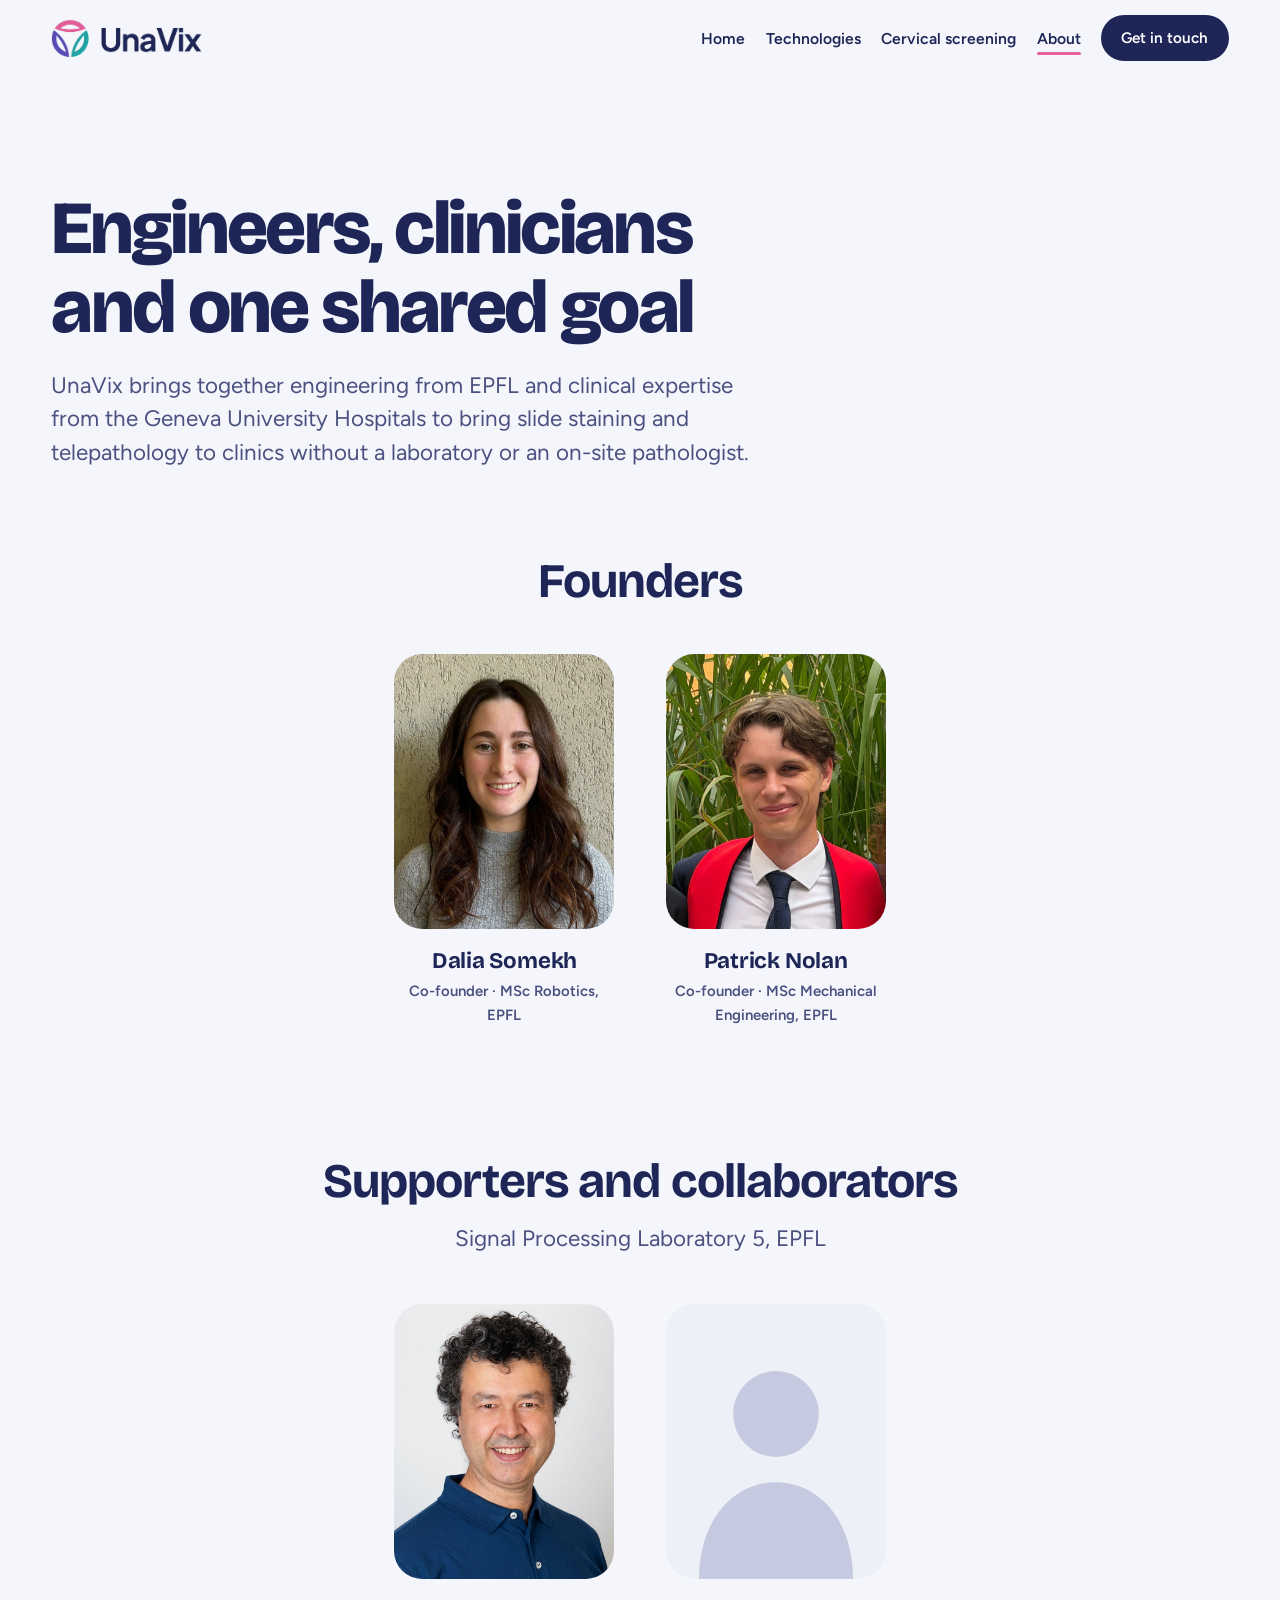
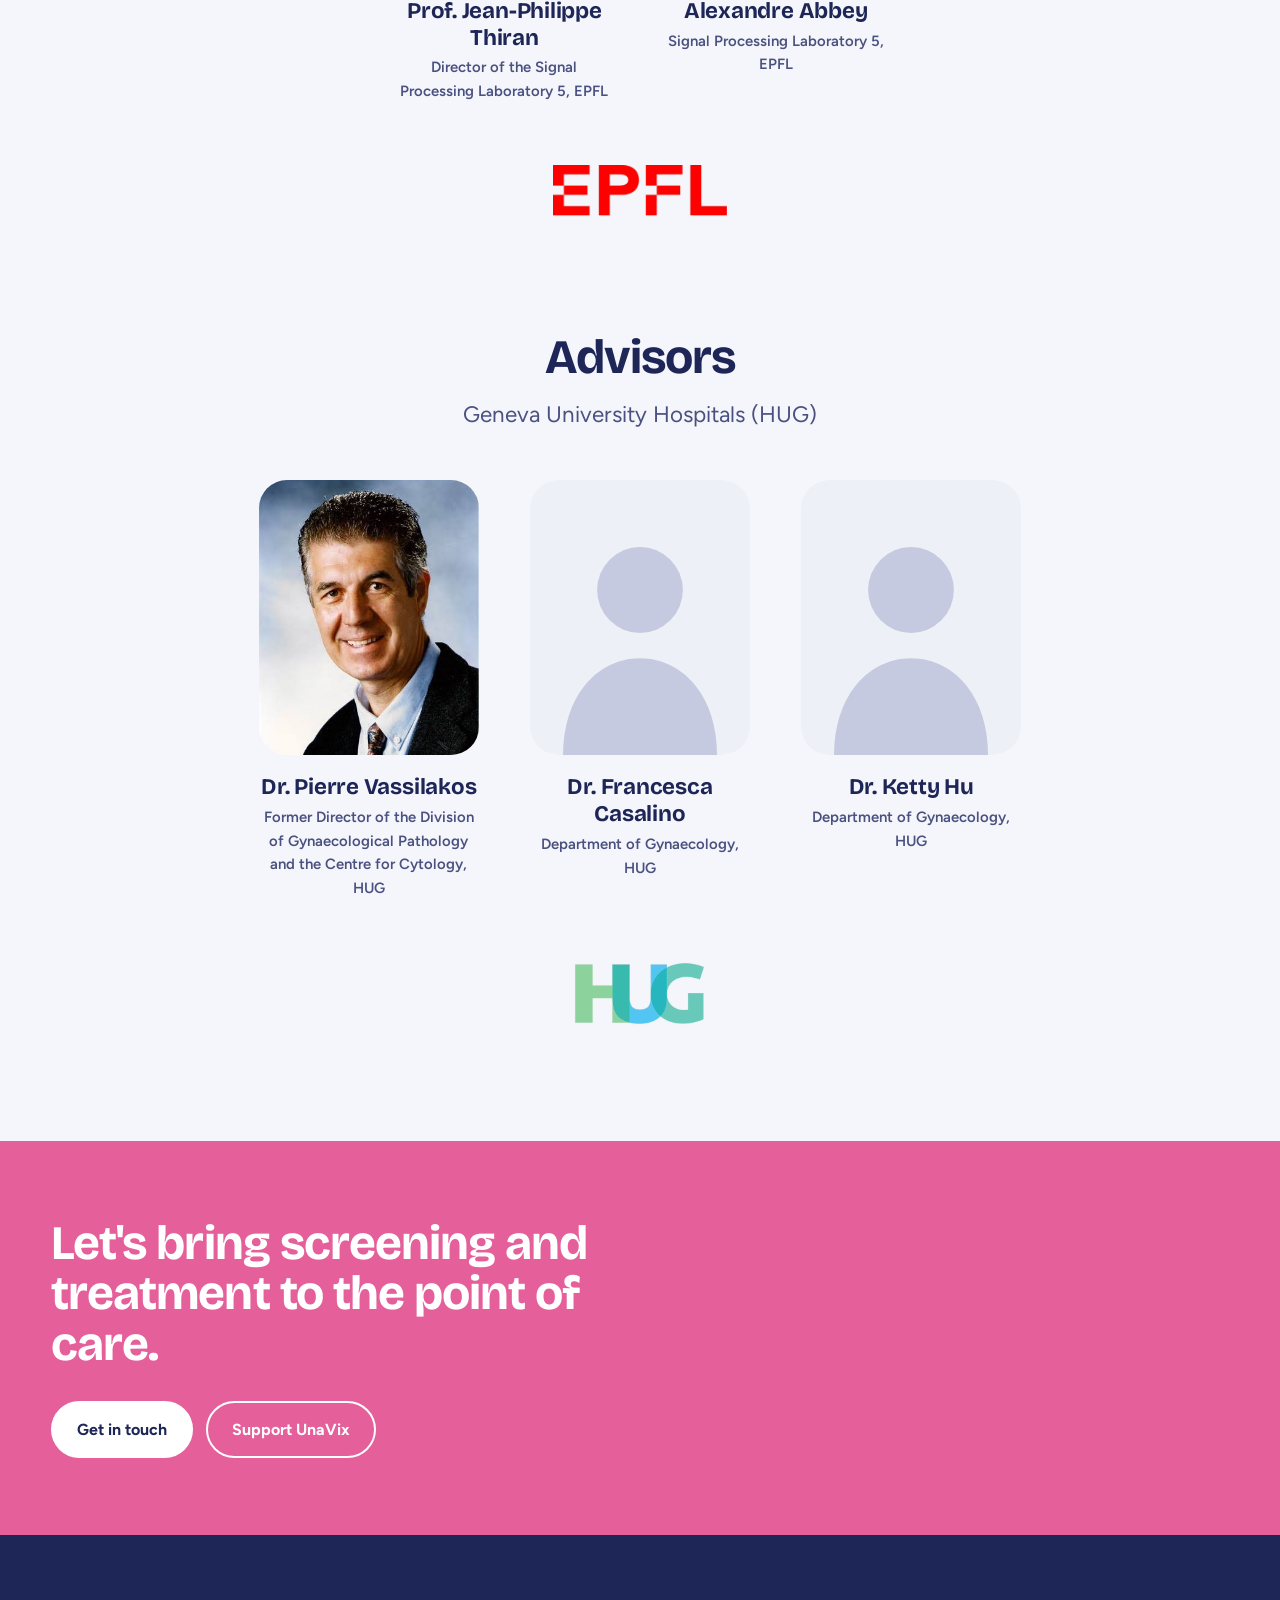
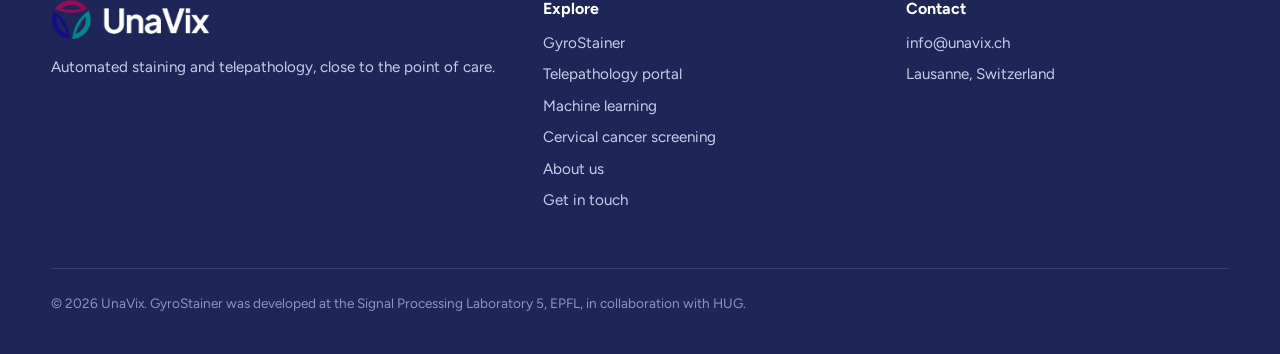
==== commit 210f641c: "Restructure around pathology: Technologies and Cervical screening pages - Home: "Lab-quality patholo" ====
--- a/about.html
+++ b/about.html
@@ -18,7 +18,7 @@
 <link rel="preconnect" href="https://fonts.googleapis.com">
 <link rel="preconnect" href="https://fonts.gstatic.com" crossorigin>
 <link href="https://fonts.googleapis.com/css2?family=Plus+Jakarta+Sans:wght@700&family=Bricolage+Grotesque:opsz,wght@12..96,600;12..96,700;12..96,800&family=Figtree:wght@400;500;600;700&display=swap" rel="stylesheet">
-<link rel="stylesheet" href="assets/css/style.css?v=202611251">
+<link rel="stylesheet" href="assets/css/style.css?v=202611271">
 </head>
 <body>
 <a class="skip" href="#main">Skip to content</a>
@@ -30,8 +30,8 @@
     </button>
     <ul class="nav-links" id="nav-links">
       <li><a href="/">Home</a></li>
-      <li><a href="/solutions">Solutions</a></li>
-      <li><a href="/technology">Technology</a></li>
+      <li><a href="/technologies">Technologies</a></li>
+      <li><a href="/cervical-screening">Cervical screening</a></li>
       <li><a href="/about" aria-current="page">About</a></li>
       <li><a class="btn" href="/get-involved">Get in touch</a></li>
     </ul>
@@ -132,10 +132,10 @@
       <div>
         <h3>Explore</h3>
         <ul>
-          <li><a href="/solutions#gyrostainer">GyroStainer</a></li>
-          <li><a href="/solutions#portal">Telecytology portal</a></li>
-          <li><a href="/solutions#ai">Machine learning</a></li>
-          <li><a href="/technology">Our technology</a></li>
+          <li><a href="/technologies#gyrostainer">GyroStainer</a></li>
+          <li><a href="/technologies#portal">Telepathology portal</a></li>
+          <li><a href="/technologies#ai">Machine learning</a></li>
+          <li><a href="/cervical-screening">Cervical cancer screening</a></li>
           <li><a href="/about">About us</a></li>
           <li><a href="/get-involved">Get in touch</a></li>
         </ul>
@@ -151,6 +151,6 @@
     <div class="footer-base">© <span id="year">2026</span> UnaVix. GyroStainer was developed at the Signal Processing Laboratory 5, EPFL, in collaboration with HUG.</div>
   </div>
 </footer>
-<script src="assets/js/main.js?v=202611251"></script>
+<script src="assets/js/main.js?v=202611271"></script>
 </body>
 </html>
--- a/assets/css/style.css
+++ b/assets/css/style.css
@@ -360,9 +360,6 @@
 .bg-white { background: #fff; }
 .section-head { max-width: 780px; }
 .section-head .lede { margin-top: 1rem; }
-.also { display: flex; gap: .7rem; align-items: flex-start; margin-top: 1.6rem; padding: 1rem 1.2rem; border-radius: 18px; background: var(--glass); font-size: .97rem; max-width: 62ch; }
-.also::before { content: ""; width: 10px; height: 10px; margin-top: .5em; border-radius: 50%; background: var(--pink); flex: none; }
-.also p { margin: 0; }
 
 /* offer cards (home + solutions) */
 .offer-cards { display: grid; grid-template-columns: repeat(3, 1fr); gap: 1rem; margin-top: 2.5rem; }
@@ -398,13 +395,8 @@
 .pf-report .pf-notes-label { margin-top: 1rem; font-weight: 700; font-size: .95rem; }
 .pf-report textarea { min-height: 130px; font-size: .9rem; line-height: 1.45; }
 
-/* ---------- data flow animation ---------- */
-.dataflow { margin-top: 2rem; max-width: 900px; }
-
-.dataflow-stage { background: #fff; border-radius: 24px; padding: clamp(.5rem, 2vw, 1.2rem); }
-.dataflow-stage svg { width: 100%; height: auto; display: block; }
-.anim-top { display: flex; justify-content: space-between; align-items: center; gap: 1rem; margin-bottom: .6rem; }
-.anim-top p { margin: 0; font-weight: 700; }
+/* ---------- step lists (AI animation) ---------- */
+
 .step-list { list-style: none; margin: 0; padding: 0; display: grid; gap: .2rem; }
 .step-list li { display: grid; grid-template-columns: 30px 1fr; gap: .1rem .8rem; padding: .6rem .8rem; border-radius: 14px; cursor: pointer; opacity: .5; transition: background .25s, opacity .25s; }
 .step-list li b { grid-row: span 2; display: grid; place-items: center; width: 30px; height: 30px; border-radius: 50%; background: var(--mist); font-size: .85rem; }
@@ -415,12 +407,6 @@
 .step-list strong { font-family: var(--display); font-size: 1.05rem; }
 .step-list span { color: var(--ink-soft); font-size: .93rem; }
 
-#df-svg text { font-family: var(--body); }
-#df-svg .lane { stroke: #C6CAE0; stroke-width: 3; stroke-dasharray: 2 8; stroke-linecap: round; fill: none; }
-#df-svg .arrow { stroke: #9AA0C4; stroke-width: 3; fill: none; stroke-linecap: round; stroke-linejoin: round; }
-#df-svg .lane-label { font-size: 13px; font-weight: 600; fill: var(--ink-soft); }
-#df-svg .node-title { font: 800 20px var(--display); fill: var(--ink); }
-@media (prefers-reduced-motion: reduce) { #df-svg circle[opacity] { display: none; } }
 
 /* ---------- AI animation ---------- */
 .ai-demo { display: grid; grid-template-columns: minmax(0, 1.25fr) minmax(0, 1fr); gap: clamp(1.5rem, 4vw, 3.5rem); align-items: center; margin-top: 2.5rem; }
@@ -484,14 +470,14 @@
 /* ---------- "our tools" tag ---------- */
 .ours { display: inline-block; margin-left: .45rem; padding: .15rem .6rem; border-radius: 999px; background: #E1F4F4; color: #136F71; font-family: var(--body); font-size: .72rem; font-weight: 700; letter-spacing: .02em; line-height: 1.4; text-transform: none; vertical-align: middle; }
 
-/* ---------- pilot ---------- */
-.pilot-cards { display: grid; grid-template-columns: repeat(3, minmax(0, 1fr)); gap: 1rem; margin-top: 2rem; }
-.pilot-card { background: var(--glass); border-radius: 22px; padding: clamp(1.3rem, 2.5vw, 1.8rem); }
-.pilot-card .eyebrow { font-family: var(--body); font-size: .78rem; font-weight: 700; text-transform: uppercase; letter-spacing: .06em; margin-bottom: .5rem; }
-.pilot-card h4 { margin: 0 0 .75rem; font-family: var(--display); font-size: var(--step-1); line-height: 1.2; }
-.pilot-card p:not(.eyebrow) { margin: 0; color: var(--ink-soft); }
-.pilot-card ul { list-style: none; margin: 0; padding: 0; }
-.pilot-card li { position: relative; padding-left: 1.1rem; margin-bottom: .65rem; color: var(--ink-soft); }
-.pilot-card li:last-child { margin-bottom: 0; }
-.pilot-card li::before { content: ""; position: absolute; left: 0; top: .62em; width: 6px; height: 6px; border-radius: 50%; background: var(--ink-soft); }
-@media (max-width: 860px) { .pilot-cards { grid-template-columns: 1fr; } }
+/* ---------- GyroStainer key figures ---------- */
+.gs-specs { list-style: none; margin: 1.6rem 0 0; padding: 0; display: grid; grid-template-columns: repeat(3, minmax(0, 1fr)); gap: .6rem; max-width: 520px; }
+.gs-specs li { background: var(--glass); border-radius: 16px; padding: .9rem 1rem; }
+.gs-specs strong { display: block; font-family: var(--display); font-size: var(--step-2); line-height: 1; }
+.gs-specs span { display: block; margin-top: .35rem; font-size: .88rem; line-height: 1.3; color: var(--ink-soft); }
+
+/* ---------- two-step list, non-link cards ---------- */
+.flow.two { grid-template-columns: repeat(2, minmax(0, 1fr)); margin-top: 1.6rem; }
+@media (max-width: 860px) { .flow.two { grid-template-columns: 1fr; } }
+.offer-card.static:hover { border-color: transparent; }
+.offer-card.static strong::after { content: none; }
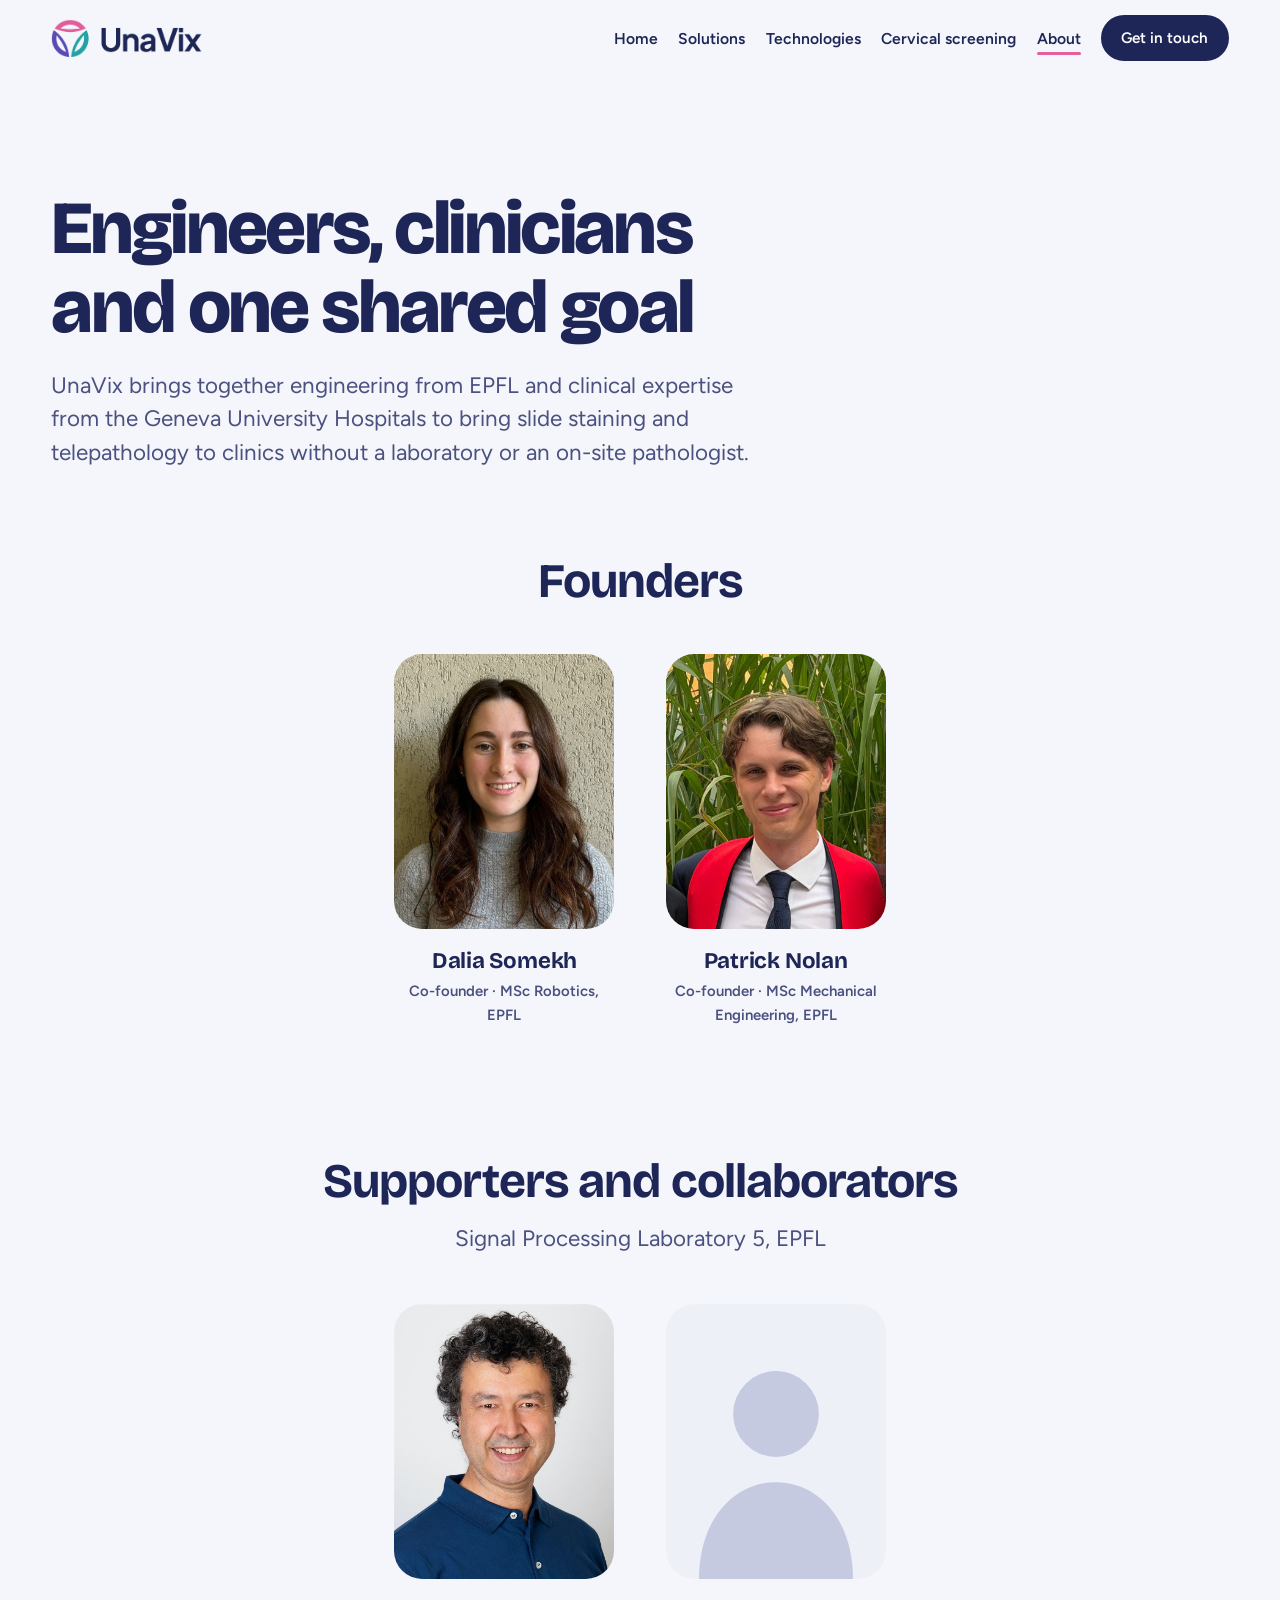
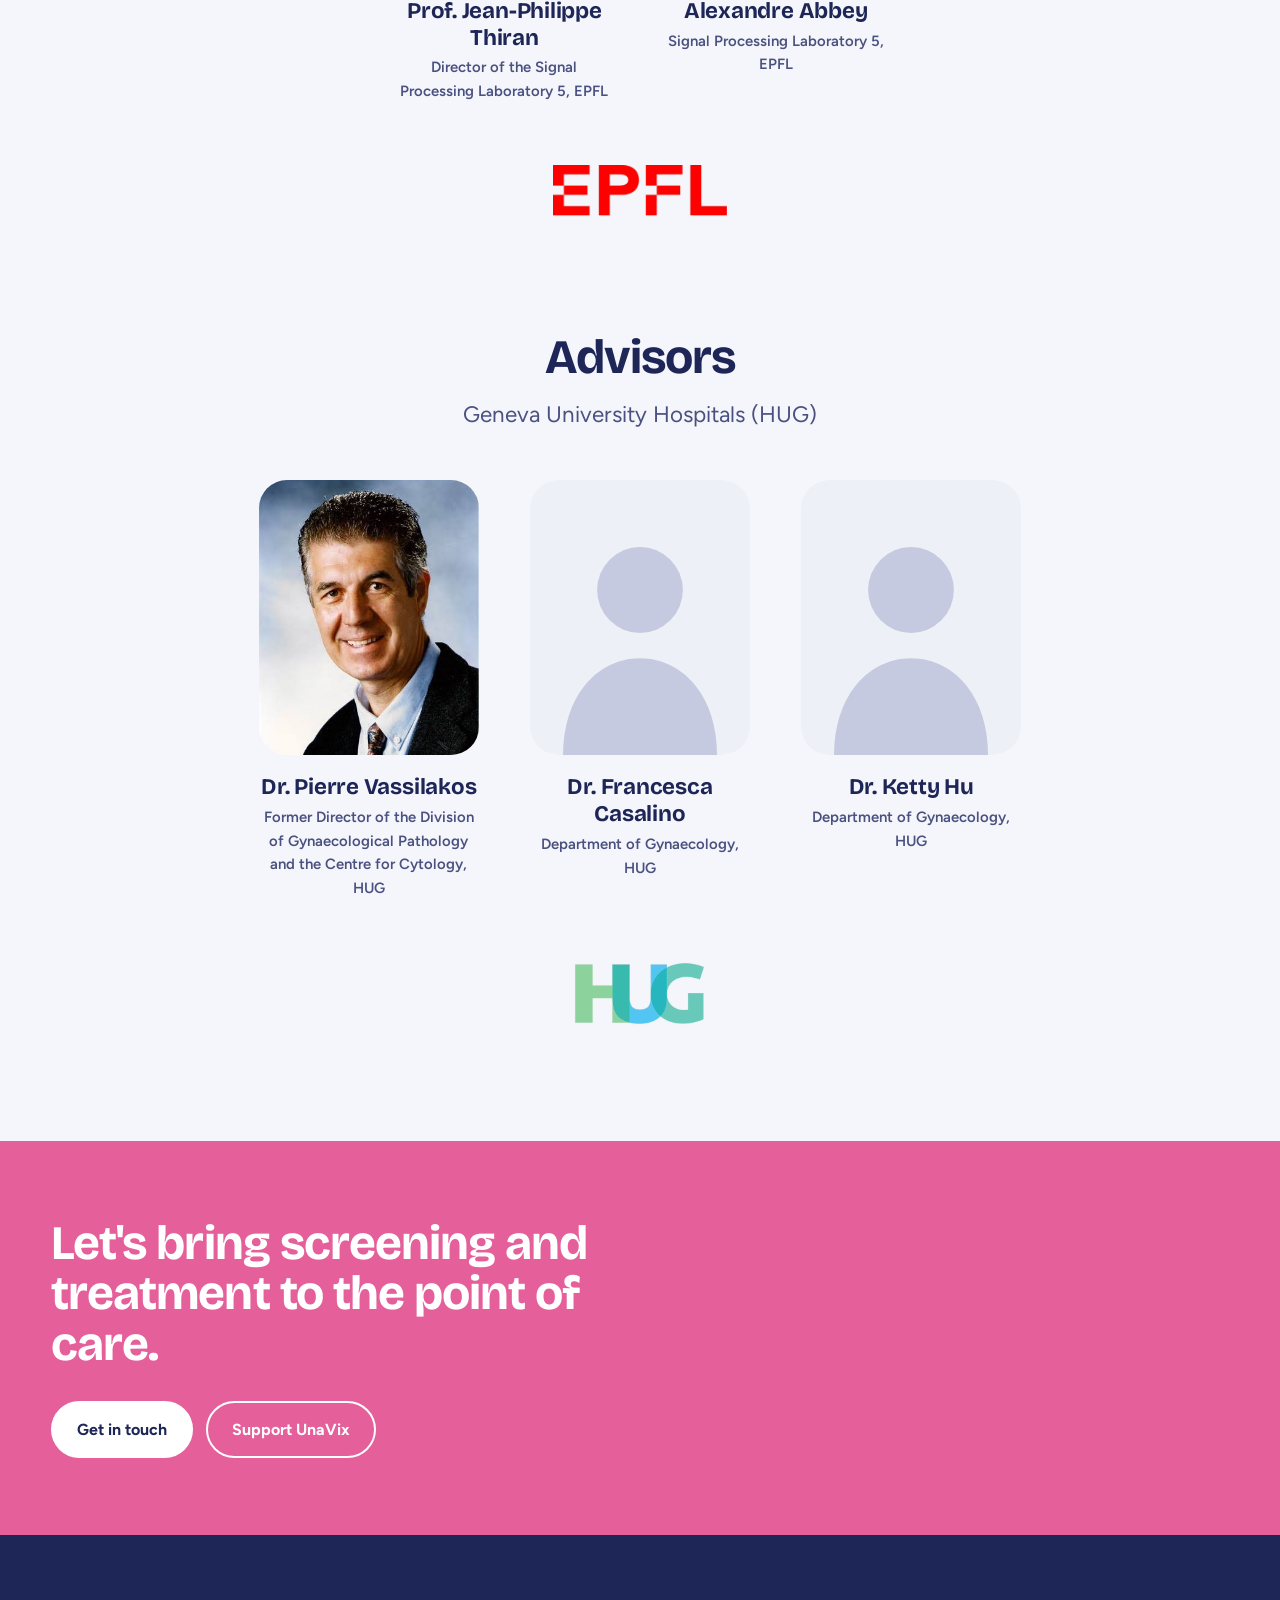
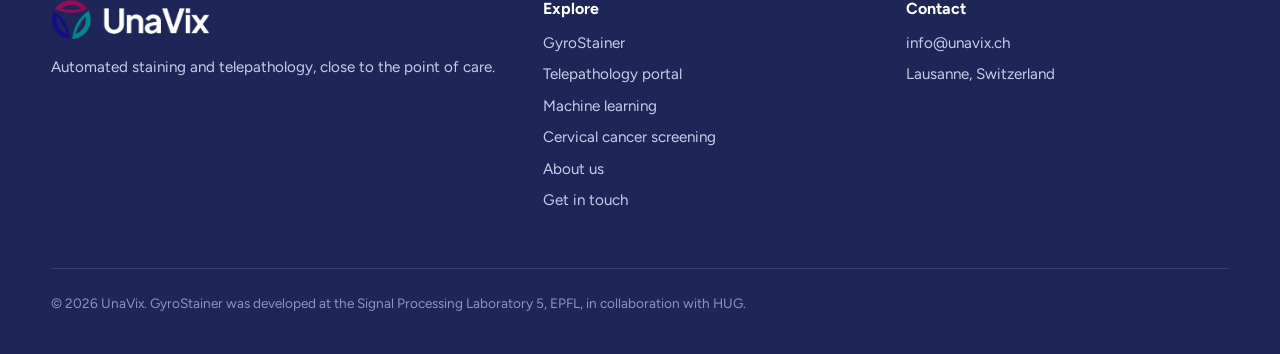
==== commit 28e9f92f: "Add a Solutions page with a package builder - /solutions: starting points (automate your lab, read s" ====
--- a/about.html
+++ b/about.html
@@ -18,7 +18,7 @@
 <link rel="preconnect" href="https://fonts.googleapis.com">
 <link rel="preconnect" href="https://fonts.gstatic.com" crossorigin>
 <link href="https://fonts.googleapis.com/css2?family=Plus+Jakarta+Sans:wght@700&family=Bricolage+Grotesque:opsz,wght@12..96,600;12..96,700;12..96,800&family=Figtree:wght@400;500;600;700&display=swap" rel="stylesheet">
-<link rel="stylesheet" href="assets/css/style.css?v=202611271">
+<link rel="stylesheet" href="assets/css/style.css?v=202611274">
 </head>
 <body>
 <a class="skip" href="#main">Skip to content</a>
@@ -30,6 +30,7 @@
     </button>
     <ul class="nav-links" id="nav-links">
       <li><a href="/">Home</a></li>
+      <li><a href="/solutions">Solutions</a></li>
       <li><a href="/technologies">Technologies</a></li>
       <li><a href="/cervical-screening">Cervical screening</a></li>
       <li><a href="/about" aria-current="page">About</a></li>
@@ -151,6 +152,6 @@
     <div class="footer-base">© <span id="year">2026</span> UnaVix. GyroStainer was developed at the Signal Processing Laboratory 5, EPFL, in collaboration with HUG.</div>
   </div>
 </footer>
-<script src="assets/js/main.js?v=202611271"></script>
+<script src="assets/js/main.js?v=202611274"></script>
 </body>
 </html>
--- a/assets/css/style.css
+++ b/assets/css/style.css
@@ -459,10 +459,7 @@
 .people .partner-logos { justify-content: center; }
 [id] { scroll-margin-top: 96px; }
 
-/* ---------- status pills ---------- */
-.status { display: inline-block; width: fit-content; font-family: var(--body); font-size: .78rem; font-weight: 700; letter-spacing: .01em; line-height: 1.3; padding: .28rem .75rem; border-radius: 999px; background: #FFF1D6; color: #8A5A00; vertical-align: middle; }
-h2 + .status { margin-top: .9rem; }
-.lede .status { margin-left: .3rem; }
+/* ---------- three audiences ---------- */
 .audiences.three { grid-template-columns: repeat(3, 1fr); }
 @media (max-width: 960px) { .audiences.three { grid-template-columns: 1fr; } }
 .audience:nth-child(3) { border-color: var(--teal); }
@@ -481,3 +478,40 @@
 @media (max-width: 860px) { .flow.two { grid-template-columns: 1fr; } }
 .offer-card.static:hover { border-color: transparent; }
 .offer-card.static strong::after { content: none; }
+
+/* ---------- who reads the slides ---------- */
+.choice-cards { display: grid; grid-template-columns: repeat(2, minmax(0, 1fr)); gap: 1rem; margin-top: 1.6rem; }
+.choice-card { background: #fff; border-radius: 22px; padding: clamp(1.3rem, 2.5vw, 1.8rem); }
+.choice-card h4 { margin: 0 0 .5rem; font-family: var(--display); font-size: var(--step-1); line-height: 1.2; }
+.choice-card p { margin: 0; color: var(--ink-soft); }
+@media (max-width: 760px) { .choice-cards { grid-template-columns: 1fr; } }
+
+/* ---------- solutions: starting points and package builder ---------- */
+.offer-card .btn-small { align-self: flex-start; margin-top: .6rem; padding: .5rem 1rem; font-size: .9rem; }
+.builder { display: grid; grid-template-columns: minmax(0, 1.5fr) minmax(0, 1fr); gap: clamp(1.2rem, 3vw, 2rem); align-items: start; margin-top: 2rem; }
+.pkg-options { display: grid; gap: .8rem; }
+.pkg-group { display: grid; gap: .5rem; }
+.pkg-option { display: grid; grid-template-columns: auto minmax(0, 1fr); gap: .25rem .9rem; margin: 0; padding: 1.2rem 1.3rem; border-radius: 20px; background: var(--glass); border: 2px solid transparent; cursor: pointer; transition: border-color .2s, background .2s; }
+.pkg-option:hover { border-color: var(--mist); }
+.pkg-option:has(input:checked) { background: #fff; border-color: var(--ink); }
+.pkg-option input { grid-row: span 2; width: 20px; height: 20px; margin: .15rem 0 0; accent-color: var(--ink); }
+.pkg-option strong { font-family: var(--display); font-size: 1.12rem; }
+.pkg-option span { color: var(--ink-soft); font-size: .95rem; font-weight: 500; }
+.pkg-patho { margin: 0 0 0 1.3rem; padding: .9rem 1.1rem; border: 0; border-radius: 16px; background: var(--glass); display: flex; flex-wrap: wrap; gap: .4rem 1.4rem; align-items: center; }
+.pkg-patho[hidden] { display: none; }
+.pkg-patho legend { float: left; width: 100%; padding: 0; margin-bottom: .3rem; font-weight: 700; font-size: .92rem; }
+.pkg-patho label { display: flex; align-items: center; gap: .45rem; margin: 0; font-weight: 500; font-size: .95rem; cursor: pointer; }
+.pkg-patho input { width: auto; accent-color: var(--ink); }
+.pkg-included { margin: .2rem 0 0; color: var(--ink-soft); font-size: .95rem; max-width: none; }
+.pkg-included strong { color: var(--ink); }
+.pkg-summary { position: sticky; top: 100px; background: var(--ink); color: #fff; border-radius: 22px; padding: clamp(1.3rem, 2.5vw, 1.8rem); }
+.pkg-summary h3 { color: #fff; margin-bottom: .8rem; }
+.pkg-summary ul { list-style: none; margin: 0 0 1.2rem; padding: 0; }
+.pkg-summary ul li { position: relative; padding-left: 1.2rem; margin-bottom: .45rem; color: #DDE0F2; }
+.pkg-summary ul li::before { content: ""; position: absolute; left: 0; top: .6em; width: 7px; height: 7px; border-radius: 50%; background: var(--pink); }
+.pkg-empty { color: #B9BEE0; margin: 0 0 1.2rem; }
+.pkg-summary .btn { background: #fff; color: var(--ink); border-color: #fff; }
+.pkg-summary .btn:hover { background: var(--pink); color: #fff; border-color: var(--pink); }
+.pkg-summary .btn[aria-disabled="true"] { opacity: .45; cursor: not-allowed; }
+.pkg-summary .btn[aria-disabled="true"]:hover { background: #fff; color: var(--ink); border-color: #fff; }
+@media (max-width: 860px) { .builder { grid-template-columns: 1fr; } .pkg-summary { position: static; } .pkg-patho { margin-left: 0; } }
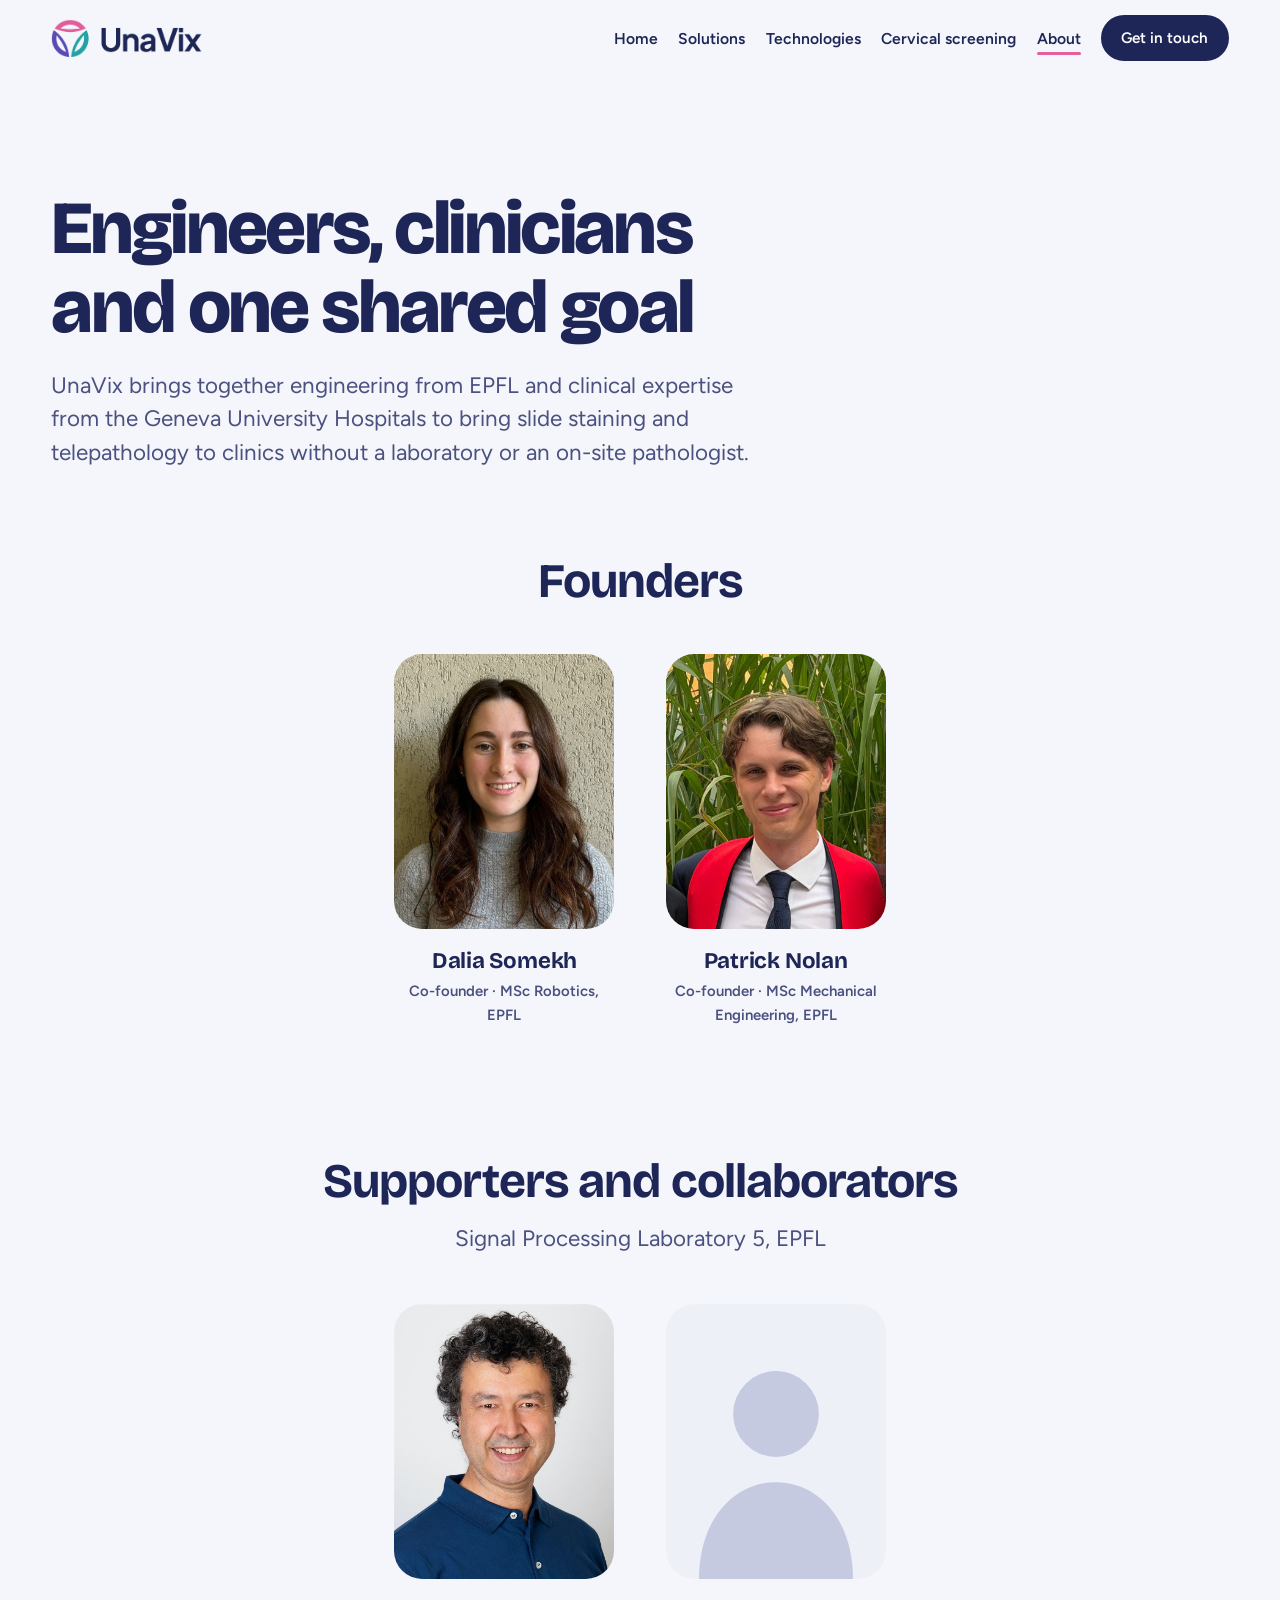
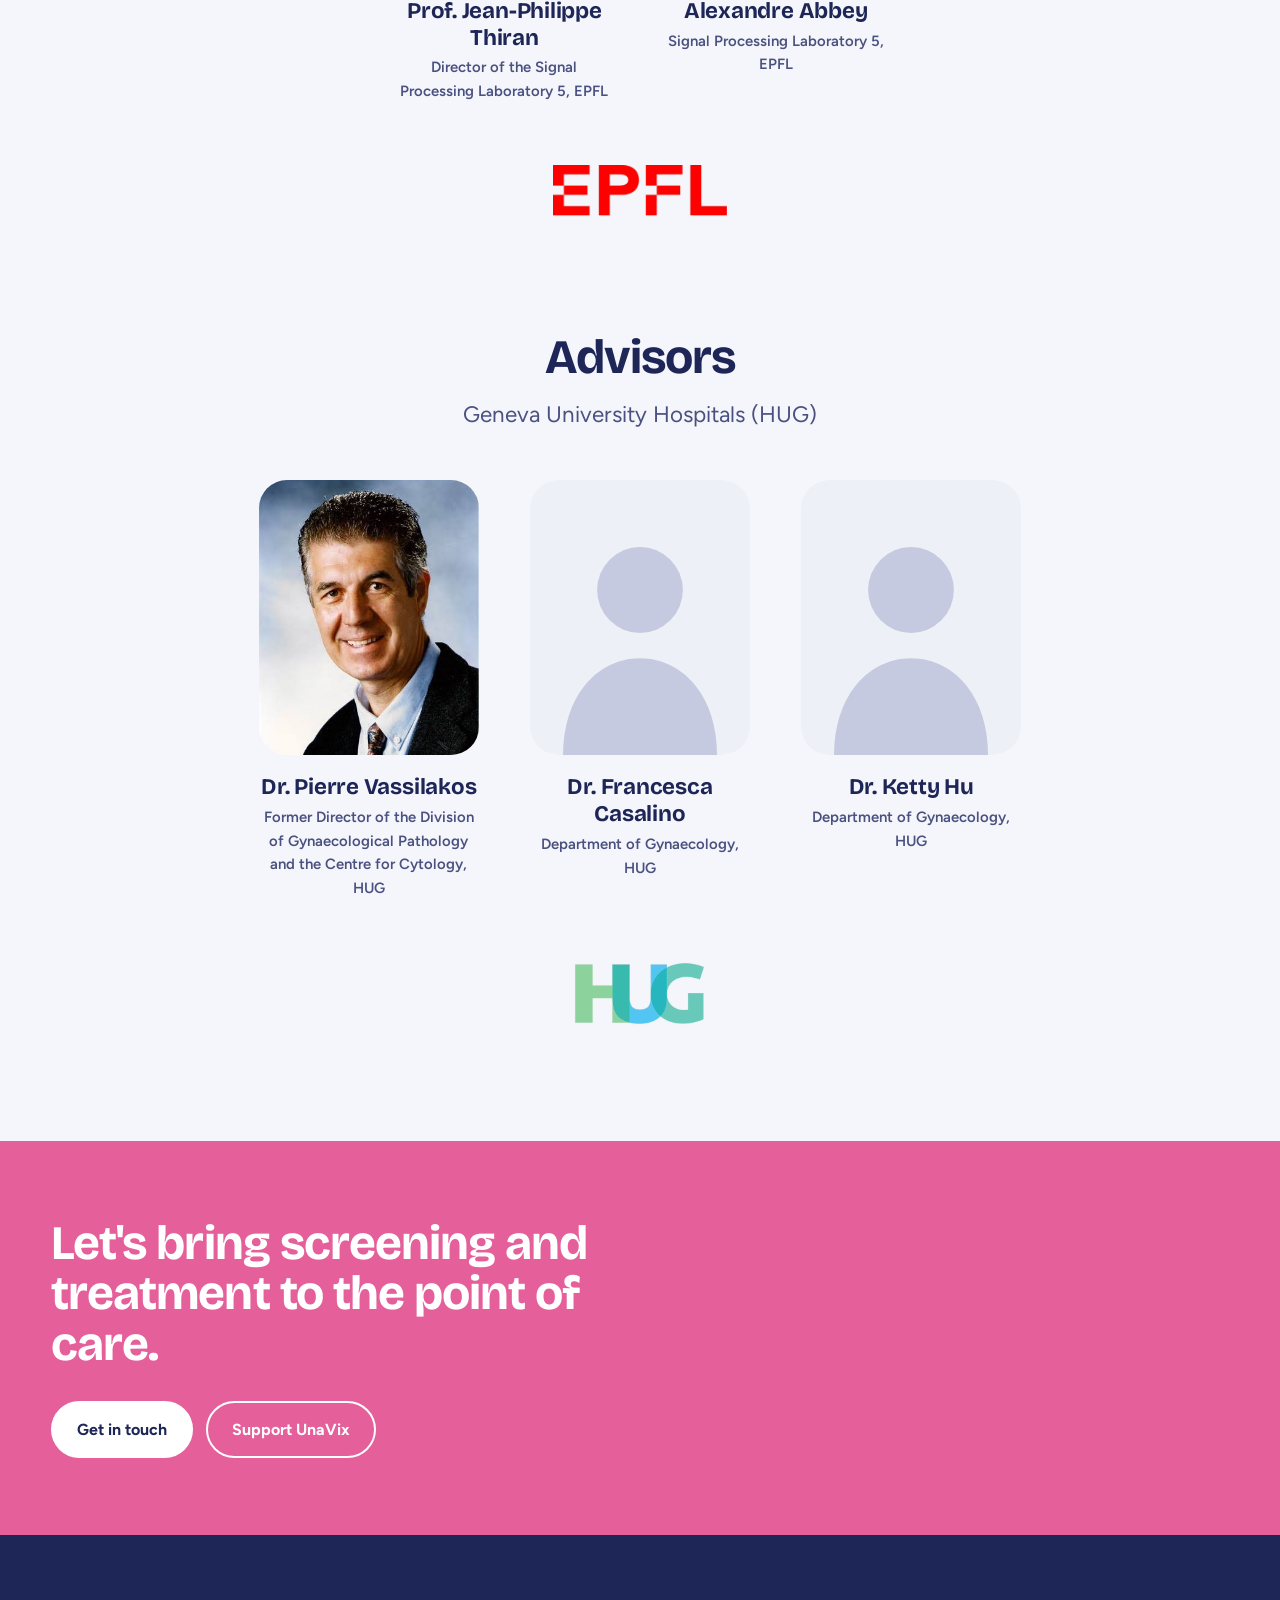
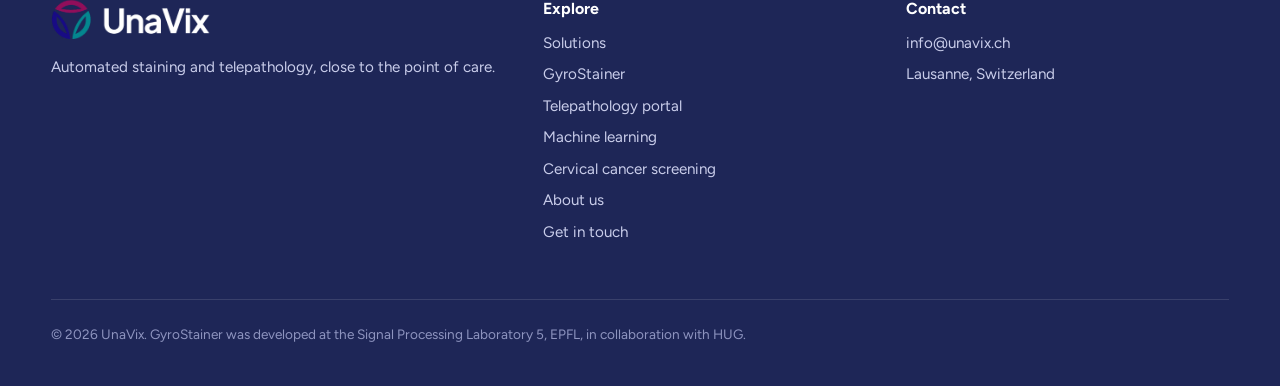
==== commit 5b135624: "Solutions: the complete workflow; home, technologies and screening updates - Solutions page redone a" ====
--- a/about.html
+++ b/about.html
@@ -18,7 +18,7 @@
 <link rel="preconnect" href="https://fonts.googleapis.com">
 <link rel="preconnect" href="https://fonts.gstatic.com" crossorigin>
 <link href="https://fonts.googleapis.com/css2?family=Plus+Jakarta+Sans:wght@700&family=Bricolage+Grotesque:opsz,wght@12..96,600;12..96,700;12..96,800&family=Figtree:wght@400;500;600;700&display=swap" rel="stylesheet">
-<link rel="stylesheet" href="assets/css/style.css?v=202611274">
+<link rel="stylesheet" href="assets/css/style.css?v=202611275">
 </head>
 <body>
 <a class="skip" href="#main">Skip to content</a>
@@ -133,6 +133,7 @@
       <div>
         <h3>Explore</h3>
         <ul>
+          <li><a href="/solutions">Solutions</a></li>
           <li><a href="/technologies#gyrostainer">GyroStainer</a></li>
           <li><a href="/technologies#portal">Telepathology portal</a></li>
           <li><a href="/technologies#ai">Machine learning</a></li>
@@ -152,6 +153,6 @@
     <div class="footer-base">© <span id="year">2026</span> UnaVix. GyroStainer was developed at the Signal Processing Laboratory 5, EPFL, in collaboration with HUG.</div>
   </div>
 </footer>
-<script src="assets/js/main.js?v=202611274"></script>
+<script src="assets/js/main.js?v=202611275"></script>
 </body>
 </html>
--- a/assets/css/style.css
+++ b/assets/css/style.css
@@ -175,13 +175,6 @@
 .photo img { width: 100%; height: 100%; object-fit: cover; }
 .photo-caption { margin-top: .7rem; font-size: var(--step--1); color: var(--ink-soft); }
 @media (max-width: 860px) { .split { grid-template-columns: 1fr; } .split.reverse > :first-child { order: 0; } }
-
-/* ---------- audiences ---------- */
-.audiences { display: grid; grid-template-columns: 1fr 1fr; gap: clamp(2rem, 5vw, 5rem); margin-top: 3rem; }
-.audience { border-top: 3px solid var(--pink); padding-top: 1.2rem; }
-.audience:nth-child(2) { border-color: var(--violet); }
-.audience h3 { font-size: var(--step-2); margin-bottom: .8rem; }
-@media (max-width: 760px) { .audiences { grid-template-columns: 1fr; } }
 
 /* ---------- partners strip ---------- */
 .partners { background: #fff; }
@@ -459,11 +452,6 @@
 .people .partner-logos { justify-content: center; }
 [id] { scroll-margin-top: 96px; }
 
-/* ---------- three audiences ---------- */
-.audiences.three { grid-template-columns: repeat(3, 1fr); }
-@media (max-width: 960px) { .audiences.three { grid-template-columns: 1fr; } }
-.audience:nth-child(3) { border-color: var(--teal); }
-
 /* ---------- "our tools" tag ---------- */
 .ours { display: inline-block; margin-left: .45rem; padding: .15rem .6rem; border-radius: 999px; background: #E1F4F4; color: #136F71; font-family: var(--body); font-size: .72rem; font-weight: 700; letter-spacing: .02em; line-height: 1.4; text-transform: none; vertical-align: middle; }
 
@@ -486,17 +474,27 @@
 .choice-card p { margin: 0; color: var(--ink-soft); }
 @media (max-width: 760px) { .choice-cards { grid-template-columns: 1fr; } }
 
-/* ---------- solutions: starting points and package builder ---------- */
-.offer-card .btn-small { align-self: flex-start; margin-top: .6rem; padding: .5rem 1rem; font-size: .9rem; }
-.builder { display: grid; grid-template-columns: minmax(0, 1.5fr) minmax(0, 1fr); gap: clamp(1.2rem, 3vw, 2rem); align-items: start; margin-top: 2rem; }
-.pkg-options { display: grid; gap: .8rem; }
-.pkg-group { display: grid; gap: .5rem; }
-.pkg-option { display: grid; grid-template-columns: auto minmax(0, 1fr); gap: .25rem .9rem; margin: 0; padding: 1.2rem 1.3rem; border-radius: 20px; background: var(--glass); border: 2px solid transparent; cursor: pointer; transition: border-color .2s, background .2s; }
+/* ---------- solutions: package builder, laid out as the workflow ---------- */
+.pkg-presets { display: flex; flex-wrap: wrap; align-items: center; gap: .5rem; margin-top: 1.8rem; }
+.pkg-presets span { font-weight: 700; font-size: .95rem; margin-right: .2rem; }
+.pkg-presets button { font: 700 .92rem var(--body); color: var(--ink); background: var(--glass); border: 2px solid transparent; border-radius: 999px; padding: .5rem 1rem; cursor: pointer; transition: border-color .2s, background .2s, color .2s; }
+.pkg-presets button:hover { border-color: var(--ink); }
+.pkg-presets button[aria-pressed="true"] { background: var(--ink); color: #fff; border-color: var(--ink); }
+.builder { display: grid; grid-template-columns: minmax(0, 1.6fr) minmax(0, 1fr); gap: clamp(1.2rem, 3vw, 2rem); align-items: start; margin-top: 1.6rem; }
+.pkg-options { display: grid; gap: 1.4rem; }
+.pkg-stage { display: grid; gap: .5rem; }
+.pkg-stage-title { display: flex; align-items: center; gap: .6rem; font-size: 1.05rem; }
+.pkg-stage-title .num { flex: none; display: grid; place-items: center; width: 28px; height: 28px; border-radius: 50%; background: var(--ink); color: #fff; font-family: var(--body); font-size: .85rem; font-weight: 800; letter-spacing: 0; }
+.pkg-stage-title .num svg { width: 15px; height: 15px; }
+.pkg-row { display: grid; grid-template-columns: repeat(2, minmax(0, 1fr)); gap: .5rem; }
+.pkg-note { margin: 0; color: var(--ink-soft); font-size: .95rem; max-width: none; }
+.pkg-option { display: grid; grid-template-columns: auto minmax(0, 1fr); align-content: start; gap: .25rem .9rem; margin: 0; padding: 1.1rem 1.2rem; border-radius: 20px; background: var(--glass); border: 2px solid transparent; cursor: pointer; transition: border-color .2s, background .2s; }
 .pkg-option:hover { border-color: var(--mist); }
 .pkg-option:has(input:checked) { background: #fff; border-color: var(--ink); }
 .pkg-option input { grid-row: span 2; width: 20px; height: 20px; margin: .15rem 0 0; accent-color: var(--ink); }
-.pkg-option strong { font-family: var(--display); font-size: 1.12rem; }
-.pkg-option span { color: var(--ink-soft); font-size: .95rem; font-weight: 500; }
+.pkg-option strong { font-family: var(--display); font-size: 1.1rem; line-height: 1.3; }
+.pkg-option .ours { margin-left: .3rem; }
+.pkg-option > span { color: var(--ink-soft); font-size: .95rem; font-weight: 500; }
 .pkg-patho { margin: 0 0 0 1.3rem; padding: .9rem 1.1rem; border: 0; border-radius: 16px; background: var(--glass); display: flex; flex-wrap: wrap; gap: .4rem 1.4rem; align-items: center; }
 .pkg-patho[hidden] { display: none; }
 .pkg-patho legend { float: left; width: 100%; padding: 0; margin-bottom: .3rem; font-weight: 700; font-size: .92rem; }
@@ -515,3 +513,4 @@
 .pkg-summary .btn[aria-disabled="true"] { opacity: .45; cursor: not-allowed; }
 .pkg-summary .btn[aria-disabled="true"]:hover { background: #fff; color: var(--ink); border-color: #fff; }
 @media (max-width: 860px) { .builder { grid-template-columns: 1fr; } .pkg-summary { position: static; } .pkg-patho { margin-left: 0; } }
+@media (max-width: 600px) { .pkg-row { grid-template-columns: 1fr; } }
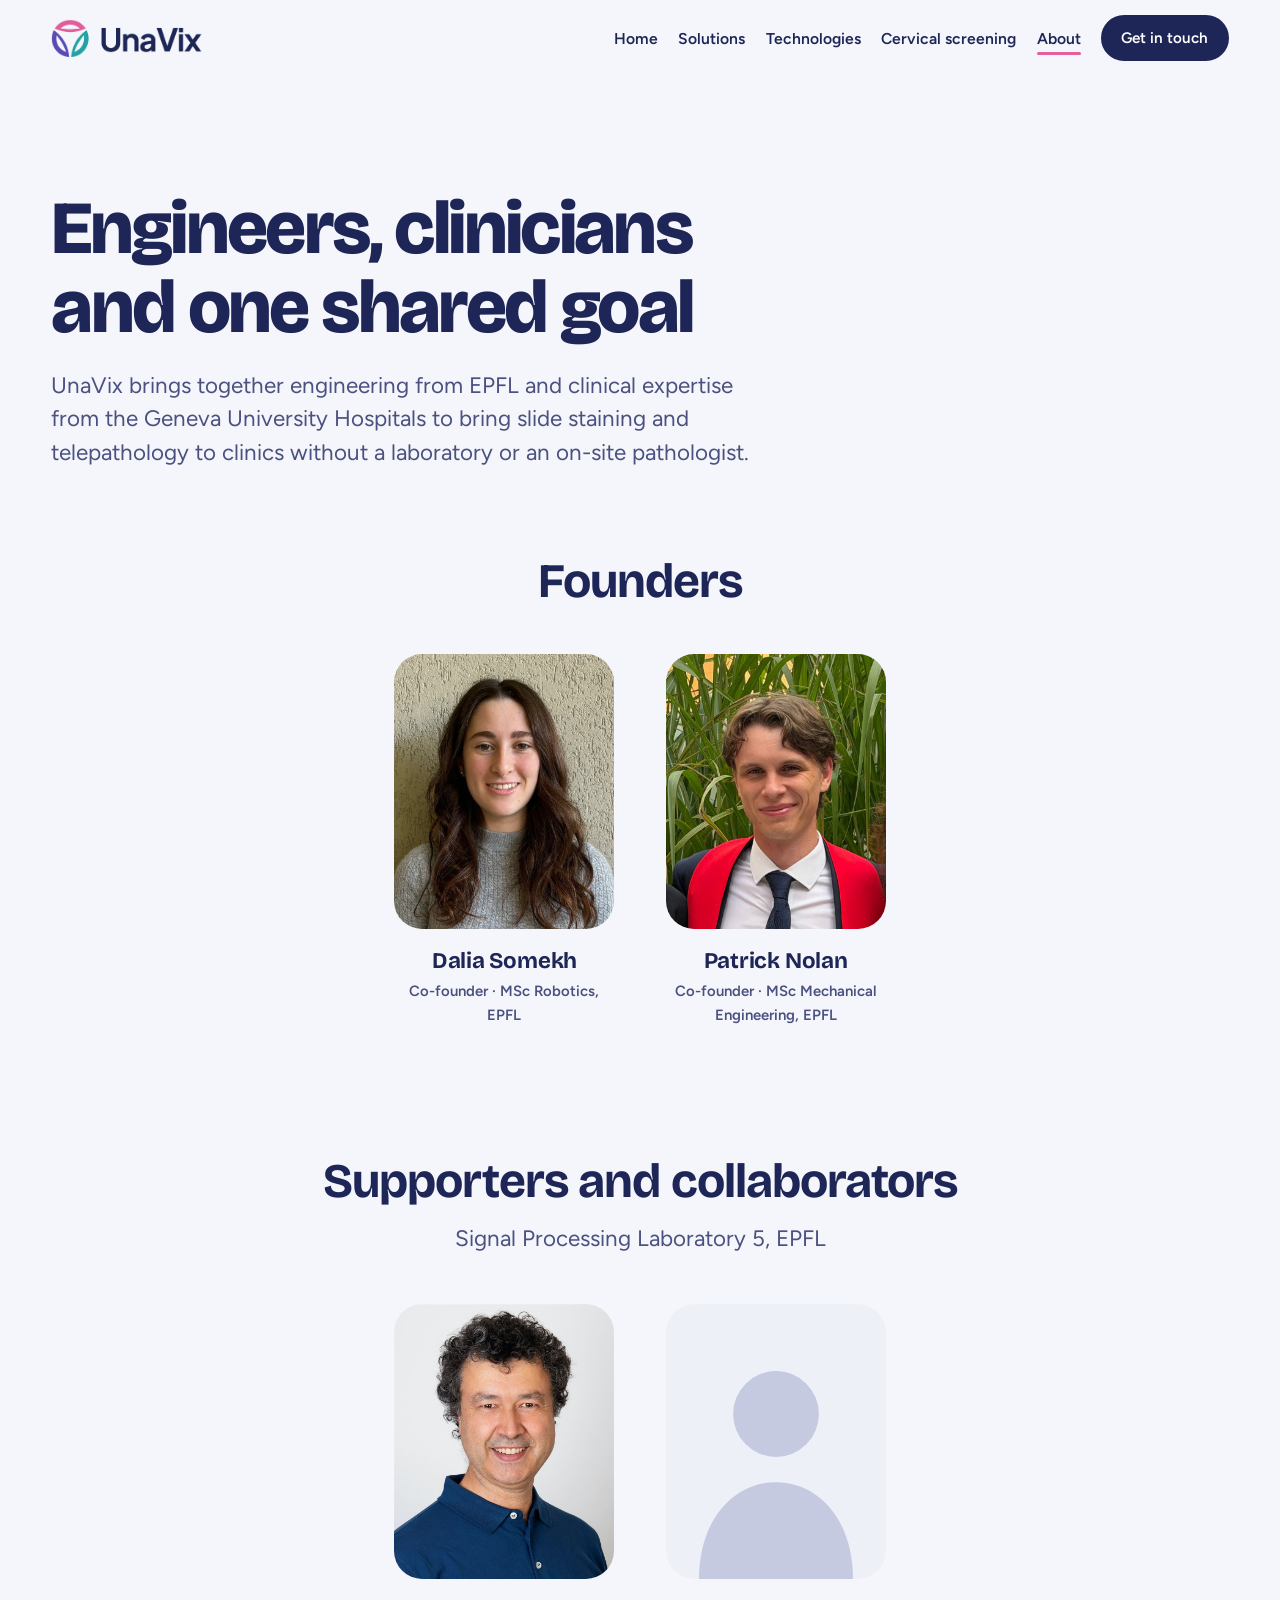
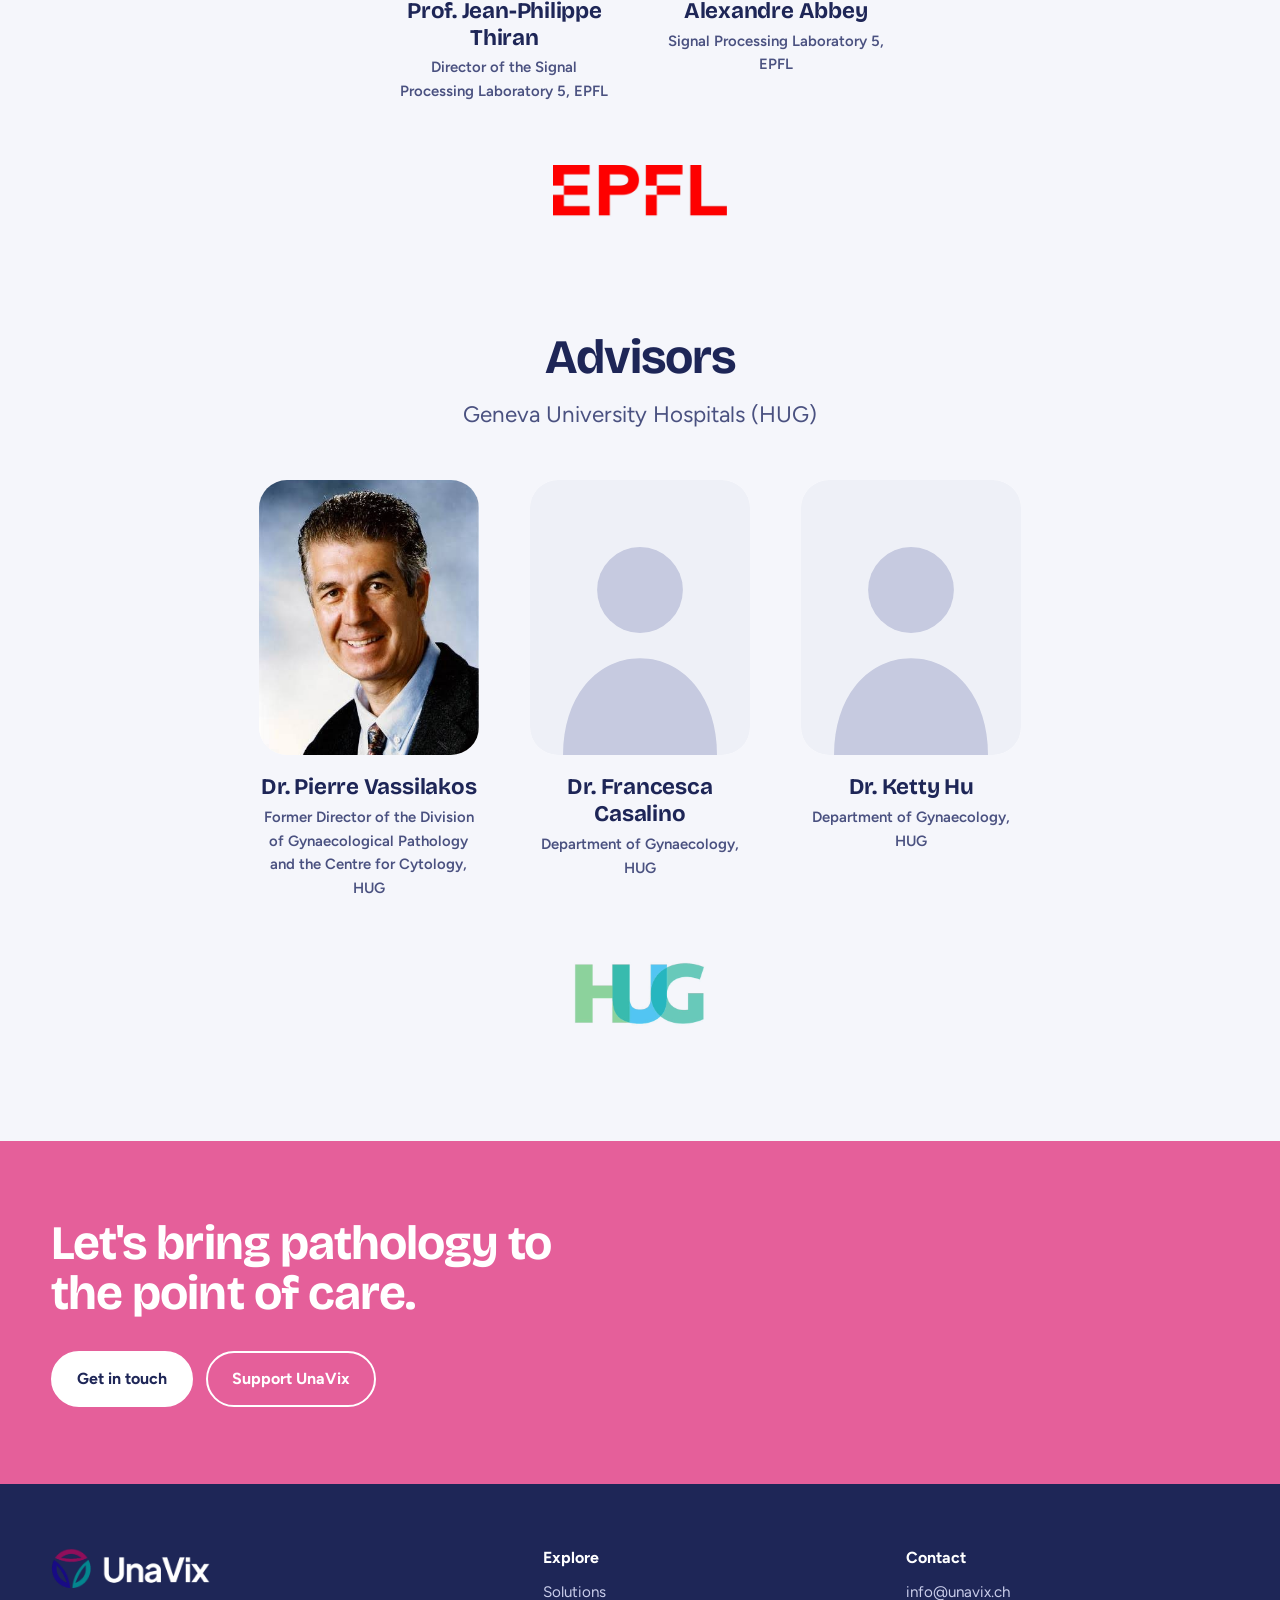
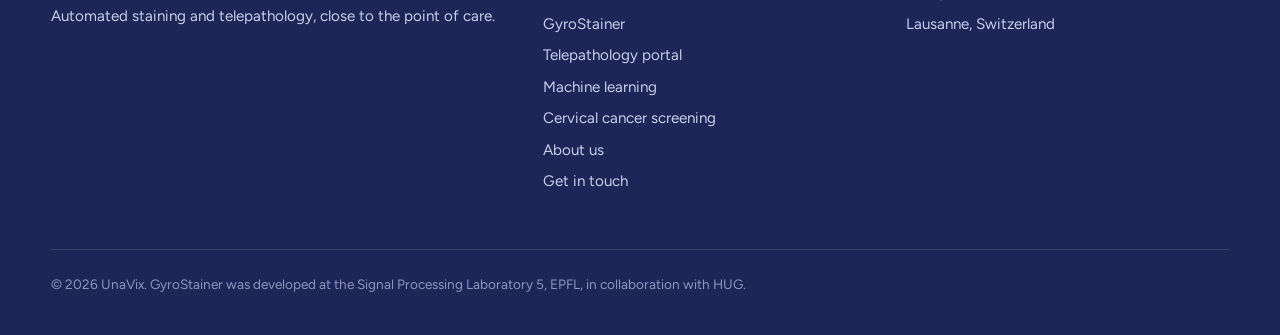
==== commit 90d90918: "Fix wording that implied UnaVix runs clinics or treatment - Cervical screening: "Why we use it" (the" ====
--- a/about.html
+++ b/about.html
@@ -18,7 +18,7 @@
 <link rel="preconnect" href="https://fonts.googleapis.com">
 <link rel="preconnect" href="https://fonts.gstatic.com" crossorigin>
 <link href="https://fonts.googleapis.com/css2?family=Plus+Jakarta+Sans:wght@700&family=Bricolage+Grotesque:opsz,wght@12..96,600;12..96,700;12..96,800&family=Figtree:wght@400;500;600;700&display=swap" rel="stylesheet">
-<link rel="stylesheet" href="assets/css/style.css?v=202611275">
+<link rel="stylesheet" href="assets/css/style.css?v=202611276">
 </head>
 <body>
 <a class="skip" href="#main">Skip to content</a>
@@ -115,7 +115,7 @@
 </section>
 <section class="cta-band section-tight">
   <div class="wrap">
-    <h2>Let's bring screening and treatment to the point of care.</h2>
+    <h2>Let's bring pathology to the point of care.</h2>
     <div class="btn-row">
       <a class="btn" href="/get-involved">Get in touch</a>
       <a class="btn btn-ghost" href="/get-involved?topic=funding">Support UnaVix</a>
@@ -153,6 +153,6 @@
     <div class="footer-base">© <span id="year">2026</span> UnaVix. GyroStainer was developed at the Signal Processing Laboratory 5, EPFL, in collaboration with HUG.</div>
   </div>
 </footer>
-<script src="assets/js/main.js?v=202611275"></script>
+<script src="assets/js/main.js?v=202611276"></script>
 </body>
 </html>
--- a/assets/css/style.css
+++ b/assets/css/style.css
@@ -474,43 +474,15 @@
 .choice-card p { margin: 0; color: var(--ink-soft); }
 @media (max-width: 760px) { .choice-cards { grid-template-columns: 1fr; } }
 
-/* ---------- solutions: package builder, laid out as the workflow ---------- */
-.pkg-presets { display: flex; flex-wrap: wrap; align-items: center; gap: .5rem; margin-top: 1.8rem; }
-.pkg-presets span { font-weight: 700; font-size: .95rem; margin-right: .2rem; }
-.pkg-presets button { font: 700 .92rem var(--body); color: var(--ink); background: var(--glass); border: 2px solid transparent; border-radius: 999px; padding: .5rem 1rem; cursor: pointer; transition: border-color .2s, background .2s, color .2s; }
-.pkg-presets button:hover { border-color: var(--ink); }
-.pkg-presets button[aria-pressed="true"] { background: var(--ink); color: #fff; border-color: var(--ink); }
-.builder { display: grid; grid-template-columns: minmax(0, 1.6fr) minmax(0, 1fr); gap: clamp(1.2rem, 3vw, 2rem); align-items: start; margin-top: 1.6rem; }
-.pkg-options { display: grid; gap: 1.4rem; }
-.pkg-stage { display: grid; gap: .5rem; }
-.pkg-stage-title { display: flex; align-items: center; gap: .6rem; font-size: 1.05rem; }
-.pkg-stage-title .num { flex: none; display: grid; place-items: center; width: 28px; height: 28px; border-radius: 50%; background: var(--ink); color: #fff; font-family: var(--body); font-size: .85rem; font-weight: 800; letter-spacing: 0; }
-.pkg-stage-title .num svg { width: 15px; height: 15px; }
-.pkg-row { display: grid; grid-template-columns: repeat(2, minmax(0, 1fr)); gap: .5rem; }
-.pkg-note { margin: 0; color: var(--ink-soft); font-size: .95rem; max-width: none; }
-.pkg-option { display: grid; grid-template-columns: auto minmax(0, 1fr); align-content: start; gap: .25rem .9rem; margin: 0; padding: 1.1rem 1.2rem; border-radius: 20px; background: var(--glass); border: 2px solid transparent; cursor: pointer; transition: border-color .2s, background .2s; }
-.pkg-option:hover { border-color: var(--mist); }
-.pkg-option:has(input:checked) { background: #fff; border-color: var(--ink); }
-.pkg-option input { grid-row: span 2; width: 20px; height: 20px; margin: .15rem 0 0; accent-color: var(--ink); }
-.pkg-option strong { font-family: var(--display); font-size: 1.1rem; line-height: 1.3; }
-.pkg-option .ours { margin-left: .3rem; }
-.pkg-option > span { color: var(--ink-soft); font-size: .95rem; font-weight: 500; }
-.pkg-patho { margin: 0 0 0 1.3rem; padding: .9rem 1.1rem; border: 0; border-radius: 16px; background: var(--glass); display: flex; flex-wrap: wrap; gap: .4rem 1.4rem; align-items: center; }
-.pkg-patho[hidden] { display: none; }
-.pkg-patho legend { float: left; width: 100%; padding: 0; margin-bottom: .3rem; font-weight: 700; font-size: .92rem; }
-.pkg-patho label { display: flex; align-items: center; gap: .45rem; margin: 0; font-weight: 500; font-size: .95rem; cursor: pointer; }
-.pkg-patho input { width: auto; accent-color: var(--ink); }
-.pkg-included { margin: .2rem 0 0; color: var(--ink-soft); font-size: .95rem; max-width: none; }
-.pkg-included strong { color: var(--ink); }
-.pkg-summary { position: sticky; top: 100px; background: var(--ink); color: #fff; border-radius: 22px; padding: clamp(1.3rem, 2.5vw, 1.8rem); }
-.pkg-summary h3 { color: #fff; margin-bottom: .8rem; }
-.pkg-summary ul { list-style: none; margin: 0 0 1.2rem; padding: 0; }
-.pkg-summary ul li { position: relative; padding-left: 1.2rem; margin-bottom: .45rem; color: #DDE0F2; }
-.pkg-summary ul li::before { content: ""; position: absolute; left: 0; top: .6em; width: 7px; height: 7px; border-radius: 50%; background: var(--pink); }
-.pkg-empty { color: #B9BEE0; margin: 0 0 1.2rem; }
-.pkg-summary .btn { background: #fff; color: var(--ink); border-color: #fff; }
-.pkg-summary .btn:hover { background: var(--pink); color: #fff; border-color: var(--pink); }
-.pkg-summary .btn[aria-disabled="true"] { opacity: .45; cursor: not-allowed; }
-.pkg-summary .btn[aria-disabled="true"]:hover { background: #fff; color: var(--ink); border-color: #fff; }
-@media (max-width: 860px) { .builder { grid-template-columns: 1fr; } .pkg-summary { position: static; } .pkg-patho { margin-left: 0; } }
-@media (max-width: 600px) { .pkg-row { grid-template-columns: 1fr; } }
+/* ---------- solutions: the workflow, four stages ---------- */
+.phase-cards.four { grid-template-columns: repeat(4, minmax(0, 1fr)); gap: clamp(1.2rem, 2.5vw, 2.2rem); }
+.phase-card.ink { border-color: var(--ink); }
+.phase-card.pink { border-color: var(--pink); }
+.phase-card.teal { border-color: var(--teal); }
+.eyebrow.ink { color: var(--ink); }
+.phase-card h3 a { text-decoration: none; }
+.phase-card h3 a::after { content: " →"; color: var(--pink); }
+.phase-card h3 a:hover { color: var(--pink); }
+.bg-white .choice-card { background: var(--glass); }
+@media (max-width: 1080px) { .phase-cards.four { grid-template-columns: repeat(2, minmax(0, 1fr)); } }
+@media (max-width: 600px) { .phase-cards.four { grid-template-columns: 1fr; } }
